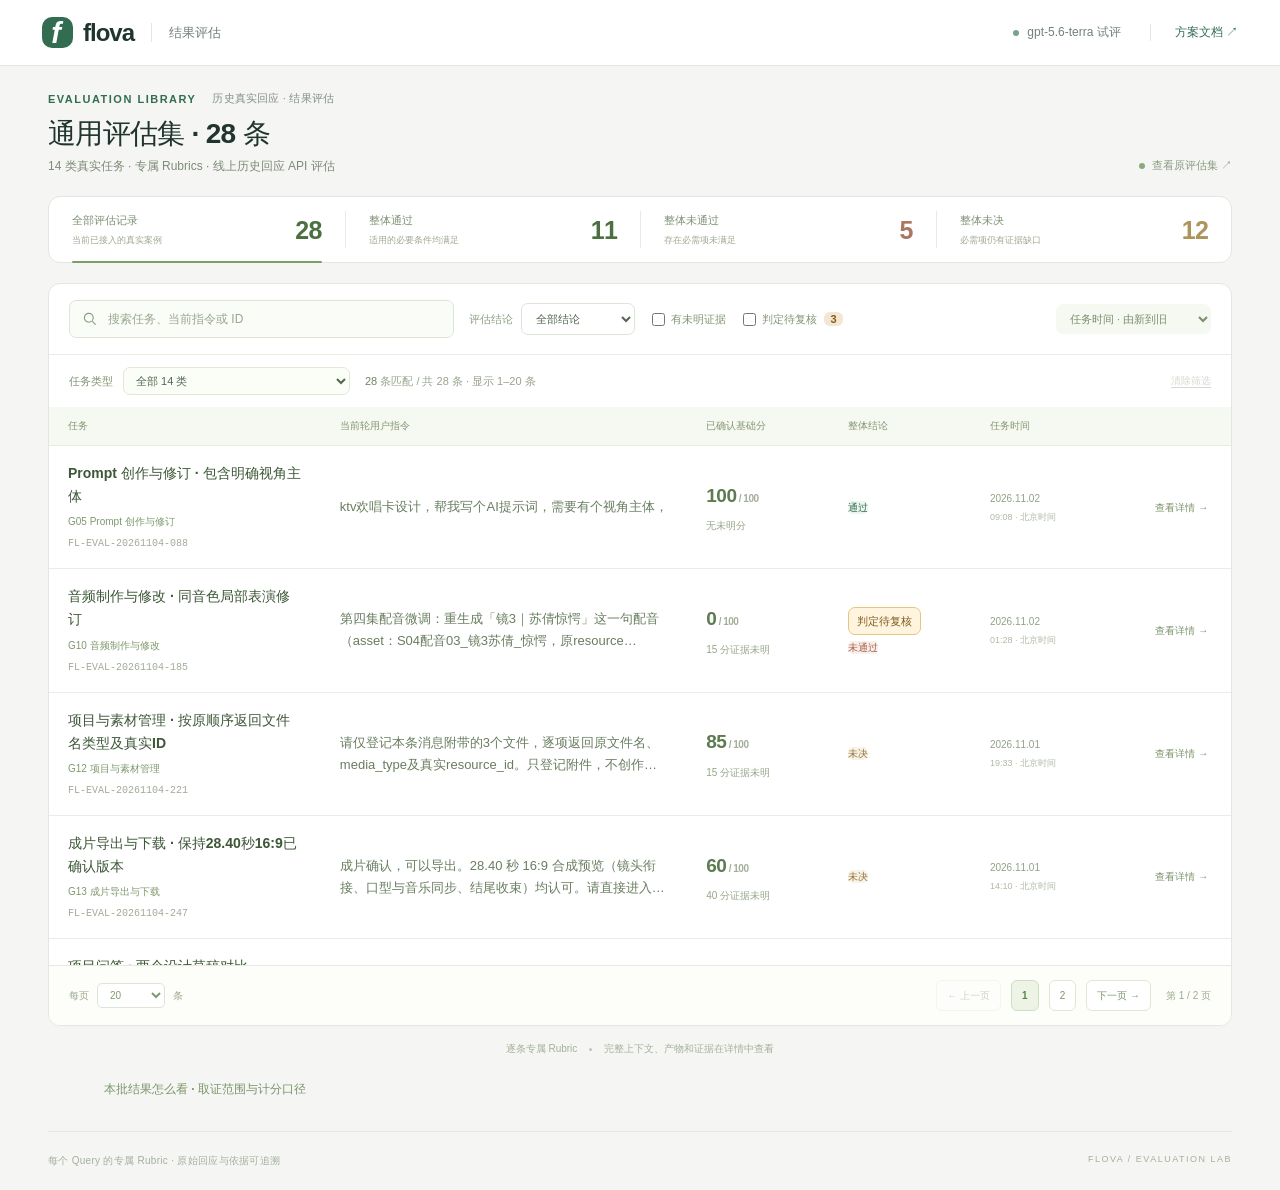
==== docs/index.html @ 5cca7f65 "Publish 28-case Flova evaluation results" ====
<!doctype html>
<html lang="zh-CN">
<head>
  <meta charset="UTF-8">
  <meta name="viewport" content="width=device-width, initial-scale=1.0">
  <meta name="description" content="搜索和筛选 Flova 评估记录，逐条查看上文轨迹、当前指令、模型产物、Rubric 判断与最终合分。">
  <meta name="theme-color" content="#f5f6f3">
  <title>Flova · 通用评估集 28 条</title>
  <link rel="stylesheet" href="./styles.css">
  <script defer src="./catalog-data.js"></script>
  <script defer src="./app.js"></script>
</head>
<body>
  <header class="topbar">
    <a class="brand" href="#view=list" aria-label="Flova 评估记录首页"><span class="brand-mark">f</span><strong>flova</strong><span class="brand-divider"></span><span class="brand-label">结果评估</span></a>
    <div class="topbar-meta"><span class="live-dot"></span><span>gpt-5.6-terra 试评</span><a href="https://flova-team.feishu.cn/wiki/CEMMwopc6iKkmWkYy9hcMqAYnGc" target="_blank" rel="noopener">方案文档 ↗</a></div>
  </header>
  <main class="workspace">
    <section id="catalog-view" aria-labelledby="catalog-title">
      <div class="page-kicker"><span>EVALUATION LIBRARY</span><span>历史真实回应 · 结果评估</span></div>
      <div class="catalog-heading"><div><h1 id="catalog-title">通用评估集 · 28 条</h1><p>14 类真实任务 · 专属 Rubrics · 线上历史回应 API 评估</p></div><a class="catalog-snapshot" href="https://flova-lab.rain-boat.com/datasets/904bf267-f0bb-4d9f-9b46-cf44550d29c9" target="_blank" rel="noopener"><i></i>查看原评估集 ↗</a></div>
      <div id="catalog-stats" class="catalog-stats" aria-label="全部评估记录概况"></div>
      <section class="catalog-card" aria-label="搜索和筛选评估记录">
        <div class="catalog-toolbar">
          <label class="catalog-search"><svg viewBox="0 0 20 20" aria-hidden="true"><circle cx="8.5" cy="8.5" r="5.5"/><path d="m13 13 4 4"/></svg><span class="sr-only">搜索任务、当前指令或 ID</span><input id="catalog-search" type="search" placeholder="搜索任务、当前指令或 ID" autocomplete="off"></label>
          <div class="catalog-filters">
            <label class="catalog-select"><span>评估结论</span><select id="catalog-outcome"><option value="all">全部结论</option value="pass">整体通过</option><option value="fail">整体未通过</option><option value="undetermined">整体未决</option></select></label>
            <label class="catalog-check"><input id="catalog-unknown" type="checkbox"><span>有未明证据</span></label>
            <label class="catalog-check review-filter"><input id="catalog-review" type="checkbox"><span>判定待复核 <b id="review-count">0</b></span></label>
          </div>
          <label class="catalog-sort"><span class="sr-only">排序方式</span><select id="catalog-sort"><option value="newest">任务时间 · 由新到旧</option><option value="oldest">任务时间 · 由旧到新</option><option value="score-asc">已确认分 · 由低到高</option><option value="score-desc">已确认分 · 由高到低</option></select></label>
        </div>
        <div class="catalog-resultbar"><div class="group-filter"><label for="catalog-group">任务类型</label><select id="catalog-group"><option value="all">全部 14 类</option></select><p id="catalog-count" aria-live="polite">正在读取记录…</p></div><button id="catalog-reset" class="catalog-clear" type="button">清除筛选</button></div>
        <div id="catalog-results" class="catalog-results"></div>
        <footer class="catalog-pagination-bar"><label class="catalog-size-label">每页<select id="catalog-size" aria-label="每页记录数"><option value="20">20</option><option value="50">50</option><option value="100">100</option></select>条</label><div id="catalog-pagination" class="catalog-pagination" aria-label="评估记录分页"></div></footer>
      </section>
      <p class="catalog-help"><span>逐条专属 Rubric</span><i></i><span>完整上下文、产物和证据在详情中查看</span></p>
      <details class="batch-scope"><summary>本批结果怎么看 · 取证范围与计分口径</summary><p>Rubrics 根据每条任务已记录的公开上文与当前指令独立生成、质检并冻结，未使用平台原 Rubrics。评估使用线上已有回应与本轮产物、执行记录，未重跑 Agent。评估模型为 gpt-5.6-terra，通过 Loom API 调用。</p><p>已确认分是证据支持的实际得分；未明分只构成可能上限。部分媒体无法直接取得，相关项目保留未明；日志中绑定资源的媒体分析报告属于间接证据。公开对话前缀不包含完整运行时系统与工具快照。</p><p>“判定待复核”表示独立复核发现模型理由或判据适用仍有争议，页面保留 API 原判与原分数。它与模型评出的通过、未通过、未决分别展示。</p></details>
    </section>
    <section id="detail-view" hidden aria-labelledby="page-title">
      <div class="detail-navigation"><button id="detail-back" type="button" class="detail-back">← 返回列表</button><div class="record-navigation" aria-label="切换当前筛选中的记录"><span id="detail-position"></span><button id="detail-prev" type="button" aria-label="上一条评估">← 上一条</button><button id="detail-next" type="button" aria-label="下一条评估">下一条 →</button></div></div>
      <div class="page-kicker"><span>TASK REVIEW</span><span>上下文 · 产物 · 逐条判定</span></div>
      <div class="page-heading"><div><h1 id="page-title">评估详情</h1><p id="page-subtitle">从上文到最终合分，查看这一轮的完整依据。</p></div></div>
      <div class="reading-layout"><div id="review-content" class="review-content" aria-live="polite"></div><aside id="result-rail" class="result-rail" aria-label="本轮结果与阅读导航"></aside></div>
    </section>
    <footer class="page-footer"><span>每个 Query 的专属 Rubric · 原始回应与依据可追溯</span><span>FLOVA / EVALUATION LAB</span></footer>
  </main>
  <aside id="drawer" class="drawer" role="dialog" aria-modal="true" aria-labelledby="drawer-title" aria-hidden="true" hidden inert>
    <header class="drawer-header"><div><div class="eyebrow">SOURCE &amp; ARTIFACT</div><h2 id="drawer-title">查看原文</h2></div><button id="drawer-close" class="icon-button" aria-label="关闭详情"><svg viewBox="0 0 24 24" aria-hidden="true"><path d="m6 6 12 12M18 6 6 18"/></svg></button></header>
    <div id="drawer-body" class="drawer-body"></div>
  </aside>
  <div id="toast" class="toast" role="status" aria-live="polite"></div>
  <noscript>请启用 JavaScript，以搜索评估记录和查看任务详情。</noscript>
</body>
</html>
---- docs/styles.css ----
:root{--bg:#f5f6f3;--paper:#fff;--ink:#20352f;--text:#35483f;--muted:#738078;--line:#e1e7e1;--green:#326d52;--green-soft:#edf5ef;--red:#a85e4c;--red-soft:#f9efeb;--amber:#957137;--amber-soft:#f8f3e8;--radius:14px;font-family:Inter,-apple-system,BlinkMacSystemFont,"Segoe UI","PingFang SC","Hiragino Sans GB","Microsoft YaHei",sans-serif;color:var(--text);background:var(--bg);font-size:14px;font-synthesis:none}
*{box-sizing:border-box}body{margin:0}button,a,input{font:inherit}button,a{touch-action:manipulation}button{cursor:pointer}a{color:var(--green);text-decoration:none}a:hover{text-decoration:underline}button:focus-visible,a:focus-visible,summary:focus-visible{outline:3px solid #a2c9ad;outline-offset:4px}button{color:inherit}button svg{width:20px;height:20px;fill:none;stroke:currentColor;stroke-width:1.6}h1,h2,h3,h4,p{margin:0}summary{cursor:pointer}summary::-webkit-details-marker{display:none}summary{list-style:none}details[open]>summary{margin-bottom:14px}::selection{background:#d9eadc}
.topbar{height:74px;display:flex;align-items:center;justify-content:space-between;padding:0 42px;background:#fff;border-bottom:1px solid var(--line)}.brand{display:flex;align-items:center;gap:10px;color:var(--ink);text-decoration:none!important}.brand-mark{width:31px;height:31px;border-radius:10px;background:var(--green);color:white;font-size:29px;font-weight:700;line-height:32px;text-align:center;font-style:italic;padding-right:3px}.brand strong{font-size:24px;letter-spacing:-1px}.brand-divider{height:19px;width:1px;background:var(--line);margin:0 7px}.brand-label{font-size:13px;font-weight:500;color:#718076}.topbar-meta{display:flex;align-items:center;gap:8px;font-size:12px;color:var(--muted)}.topbar-meta a{margin-left:21px;padding-left:24px;border-left:1px solid var(--line)}.live-dot{height:6px;width:6px;background:#78a38a;border-radius:50%}.workspace{max-width:1248px;margin:auto;padding:34px 32px 0}.page-kicker{display:flex;align-items:center;gap:16px;font-size:11px;letter-spacing:1.5px;color:var(--green);font-weight:650}.page-kicker>span+span{letter-spacing:.2px;color:#839087;font-weight:400}.page-heading{display:flex;justify-content:space-between;align-items:flex-end;margin:14px 0 26px}.page-heading h1{font-size:30px;letter-spacing:-.8px;line-height:1.4;font-weight:650;color:var(--ink)}.page-heading p{margin-top:8px;font-size:14px;color:var(--muted)}.snapshot{font-size:11px;color:#8b968e;display:grid;gap:5px;text-align:right}.snapshot b{font-size:12px;font-weight:500;letter-spacing:.8px;color:#66786c}.case-switcher{display:grid;grid-template-columns:repeat(3,minmax(0,1fr));gap:10px;margin-bottom:26px;padding:5px;background:#e9eee8;border-radius:13px}.case-button{position:relative;border:1px solid transparent;background:transparent;border-radius:9px;padding:14px 15px;text-align:left;display:flex;align-items:center;gap:12px;min-width:0}.case-button:hover{background:#f7f9f5}.case-button[aria-selected=true],.case-button.active{background:#fff;border-color:#c7d8c9;box-shadow:0 2px 7px #28402c05}.case-number,.case-index{display:flex;align-items:center;justify-content:center;width:28px;height:28px;flex:0 0 28px;background:#dfe8df;border-radius:8px;font-size:11px;letter-spacing:1px;color:#718672}.case-button[aria-selected=true] .case-number,.case-button[aria-selected=true] .case-index{background:var(--green-soft);color:var(--green)}.case-label,.case-name{display:block;font-size:14px;font-weight:600;color:var(--ink)}.case-meta,.case-caption{display:block;font-size:11px;color:var(--muted);margin-top:5px;font-weight:400}.case-button .status-pill{margin-left:auto}.reading-layout{display:grid;grid-template-columns:minmax(0,1fr) 245px;gap:25px;align-items:start}.review-content{display:grid;gap:19px;min-width:0}.section-card{background:var(--paper);border:1px solid var(--line);border-radius:var(--radius);padding:23px 25px;scroll-margin-top:22px}.section-heading{display:flex;align-items:center;gap:10px;margin-bottom:20px}.section-number{font-size:11px;font-weight:650;letter-spacing:.4px;color:#6d8b75;background:#f0f5ee;border:1px solid #e5ece1;border-radius:6px;padding:5px 6px;line-height:1}.section-title{font-size:18px;font-weight:650;line-height:1.4;color:var(--ink);letter-spacing:-.2px}.section-note{font-size:12px;color:var(--muted);margin-left:auto;font-weight:400}.eyebrow{font-size:10px;font-weight:600;letter-spacing:1.7px;color:#7e9283}.row{display:flex;align-items:center;gap:10px;flex-wrap:wrap}.stack{display:grid;gap:12px}.button{display:inline-flex;align-items:center;gap:7px;justify-content:center;border:1px solid #dce5dc;background:#fff;border-radius:7px;padding:8px 12px;font-size:12px;line-height:1.4;white-space:nowrap;color:var(--green)}.button:hover{background:#f4f8f2;text-decoration:none}.button.primary{background:var(--green);border-color:var(--green);color:#fff}.button.subtle{background:#f7f9f5;border-color:#e6ece3}.icon-button{display:flex;align-items:center;justify-content:center;border:1px solid var(--line);background:white;border-radius:8px;width:34px;height:34px}.status-pill{display:inline-flex;gap:5px;align-items:center;justify-content:center;white-space:nowrap;border-radius:5px;padding:4px 7px;font-size:11px;font-weight:550;line-height:1.3;background:#f0f2ef;color:#758079}.status-pill.pass,.status-pill.P{background:var(--green-soft);color:var(--green)}.status-pill.fail,.status-pill.F{background:var(--red-soft);color:var(--red)}.status-pill.unknown,.status-pill.U{background:var(--amber-soft);color:var(--amber)}.status-pill.na{background:#f1f2ef;color:#858c85}.history-preview{display:grid;gap:12px}.history-message{border:1px solid #e8ede6;background:#fafbf8;border-radius:9px;padding:14px 16px}.history-message.user{background:#f5f8f2;border-color:#e4ebdf}.message-meta{display:flex;align-items:center;gap:8px;flex-wrap:wrap;font-size:11px;color:#8b968a;margin-bottom:7px}.message-meta strong{font-size:11px;font-weight:600;color:#68806b}.message-copy{font-size:13px;line-height:1.85;color:#53634f;overflow-wrap:anywhere;white-space:pre-wrap}.message-copy button,.source-link{border:0;padding:0;background:none;color:var(--green);font-size:12px;text-decoration:underline;text-underline-offset:3px}.history-all{margin-top:15px}.history-all>summary,.response-more>summary,.technical-records>summary,.review-warning>summary{color:var(--green);font-size:12px;display:flex;align-items:center;gap:8px}.history-all>summary:before,.response-more>summary:before,.technical-records>summary:before,.review-warning>summary:before{content:'＋';font-size:15px;color:#96aa95}.history-all[open]>summary:before,.response-more[open]>summary:before,.technical-records[open]>summary:before,.review-warning[open]>summary:before{content:'−'}.history-all[open] .history-message{margin-top:12px}.current-query{font-size:18px;font-weight:500;line-height:1.8;color:#294a36;white-space:pre-wrap;overflow-wrap:anywhere;padding:1px 0 3px}.response-copy{font-size:14px;line-height:1.85;color:#445748;overflow-wrap:anywhere}.response-copy p+p{margin-top:11px}.response-note{font-size:12px;line-height:1.7;color:#7f8b7f;margin-top:12px}.response-more{margin-top:15px}.response-more[open]{padding:14px;background:#fafbf8;border-radius:8px}.artifact-card{display:flex;align-items:center;gap:14px;background:#f6f9f3;border:1px solid #e0e9d9;border-radius:10px;padding:15px 16px;margin-top:18px;text-align:left;width:100%}.artifact-card strong{display:block;font-size:13px;font-weight:600;color:#3c6043;line-height:1.5}.artifact-card p,.artifact-card small{display:block;font-size:11px;color:#7b8e7a;margin-top:4px}.artifact-icon{display:flex;align-items:center;justify-content:center;width:36px;height:40px;border:1px solid #d6e2d1;border-radius:6px;color:#6f926a;background:#fff;flex-shrink:0}.artifact-card .button{margin-left:auto}.no-artifact{display:flex;align-items:center;gap:8px;margin-top:16px;font-size:12px;color:#84907f;padding:11px 0 0;border-top:1px dashed #e5eadf}.trace-toggle{border-top:1px solid var(--line);margin-top:20px;padding-top:16px}.trace-toggle>summary{font-size:12px;font-weight:550;color:#526e58;display:flex;align-items:center;gap:8px}.trace-toggle>summary:before{content:'＋';display:inline-flex;align-items:center;justify-content:center;font-size:17px;font-weight:400;width:21px;height:21px;border:1px solid #dfe7d9;border-radius:5px;color:#789372}.trace-toggle[open]>summary:before{content:'−'}.trace-list{list-style:none;padding:0;margin:18px 0 2px}.trace-item{position:relative;display:grid;grid-template-columns:28px minmax(0,1fr);gap:10px;padding-bottom:18px}.trace-item:not(:last-child):before{position:absolute;content:'';left:11px;top:22px;bottom:0;width:1px;background:#e0e8dc}.trace-marker{width:23px;height:23px;display:flex;align-items:center;justify-content:center;background:#f3f7ef;border:1px solid #e0e9d9;border-radius:50%;font-size:10px;color:#79906f;z-index:1}.trace-body{font-size:12px;line-height:1.8;min-width:0;overflow-wrap:anywhere;color:#62715b}.trace-body strong{color:#3f5b40;font-size:12px}.trace-meta{font-size:11px;color:#899782;margin:2px 0 7px}.trace-body details{margin-top:7px}.trace-body summary{font-size:11px;color:#7a9071}.trace-body pre{max-height:240px;overflow:auto;white-space:pre-wrap;font-size:11px;background:#f7f9f4;padding:12px;border-radius:7px}.subsection-heading{font-size:13px;font-weight:600;color:#4d684d;margin:22px 0 12px}.rubric-table{border:1px solid #e0e7dc;border-radius:10px;overflow:hidden}.rubric-table-head,.rubric-table-header{display:grid;grid-template-columns:minmax(0,1.18fr) 94px minmax(0,1fr);gap:16px;background:#f7f9f4;padding:12px 15px;color:#879580;font-size:11px}.rubric-row+.rubric-row{border-top:1px solid #e5eadf}.rubric-main{display:grid;grid-template-columns:minmax(0,1.18fr) 94px minmax(0,1fr);gap:16px;padding:17px 15px;align-items:start}.rubric-main:hover{background:#fbfcf8}.rubric-row[open]>.rubric-main{margin:0;background:#f8faf5}.rubric-name{font-size:13px;font-weight:600;color:#3a553b;line-height:1.7;min-width:0}.rubric-name>span:first-child,.rubric-id{font-size:10px;letter-spacing:.4px;color:#8c9a85;font-weight:450;margin-right:5px}.rubric-standard{font-size:12px;line-height:1.85;font-weight:400;color:#68765f;margin-top:5px}.rubric-score{display:flex;flex-direction:column;align-items:flex-start;gap:7px;white-space:nowrap;font-size:14px;font-weight:650;color:#435c3d}.rubric-score small{font-size:10px;color:#909b89;font-weight:400}.rubric-score .score-value{font-size:15px}.rubric-reason{font-size:12px;font-weight:400;line-height:1.85;color:#65735d;overflow-wrap:anywhere}.rubric-reason:after{content:'展开依据 ↗';display:block;font-size:10px;color:#8a9b80;margin-top:7px}.rubric-details{border-top:1px dashed #e2eadb;background:#fafcf7;padding:17px 19px;font-size:12px;line-height:1.85;color:#62735a}.rubric-details h4{font-size:12px;color:#4a6846;font-weight:600;margin:16px 0 7px}.rubric-details h4:first-child{margin-top:0}.check-row{padding:10px 0;border-bottom:1px solid #e5ecdf}.check-row:last-child{border-bottom:0}.check-heading{display:flex;align-items:center;gap:8px;font-size:12px;font-weight:550;margin-bottom:6px}.anchor-grid{display:grid;grid-template-columns:repeat(2,minmax(0,1fr));gap:8px}.anchor-list{list-style:none;padding:0;display:grid;gap:6px}.anchor,.anchor-list li{background:#f1f5ec;border:1px solid #e4ebdc;border-radius:7px;padding:10px 12px;font-size:11px;line-height:1.8;color:#718265}.anchor strong{color:#5e7854}.evidence-quote{margin:8px 0;padding:9px 12px;border-left:2px solid #b9cdb1;background:#f3f7ee;font-size:12px;color:#667b5c;line-height:1.8;white-space:pre-wrap}.quality-list{display:grid;gap:10px}.quality-item{padding:13px 15px;border:1px solid #e2e8df;border-radius:8px;display:flex;gap:14px;align-items:start;font-size:12px;color:#687761;line-height:1.85}.quality-item strong{font-size:12px;color:#4b6544}.quality-grade{margin-left:auto;font-size:16px;white-space:nowrap;color:#637f59;font-weight:600}.quality-note{font-size:11px;color:#91a084;margin-bottom:12px}.total-card{background:linear-gradient(115deg,#f4f8ef,#fff 73%);border-color:#d5e2cd}.total-head{display:flex;align-items:center;justify-content:space-between;gap:15px}.total-score{display:flex;align-items:baseline;gap:7px;color:#2e5837;font-size:39px;font-weight:650;letter-spacing:-1.8px;line-height:1.2}.total-score small{font-size:14px;color:#84957a;letter-spacing:0;font-weight:400}.sum-row{display:flex;justify-content:space-between;gap:15px;align-items:center;margin-top:19px}.sum-formula{font-size:13px;line-height:1.9;color:#607b54}.score-track{display:flex;width:100%;height:8px;border-radius:5px;overflow:hidden;background:#e8eee2;margin-top:19px}.score-part.met{background:#82a278}.score-part.unknown{background:#d7c38c;background-image:repeating-linear-gradient(125deg,transparent,transparent 4px,#e3d4ad 4px,#e3d4ad 7px)}.score-part.failed{background:#cd9b88}.score-legend{display:flex;flex-wrap:wrap;gap:14px;margin-top:11px;font-size:11px;color:#8d9a82}.score-legend span{display:flex;align-items:center;gap:5px}.score-legend i{width:6px;height:6px;border-radius:2px;background:#82a278}.score-legend .unknown i{background:#d7c38c}.score-legend .failed i{background:#cd9b88}.total-note{font-size:12px;line-height:1.85;color:#7b8b6f;margin-top:14px;padding-top:13px;border-top:1px solid #e1e9da}.review-warning{border:1px solid #eadfc4;border-radius:9px;padding:13px 15px;margin-top:16px;background:#fcfaf5}.review-warning>summary{color:#a48a51}.review-warning p,.review-warning li{font-size:12px;line-height:1.85;color:#928361;margin:10px 0}.technical-records{padding:0 5px}.technical-records>summary{font-size:11px;color:#91a085}.technical-records[open]{border:1px solid #e1e8db;border-radius:9px;background:#fafcf7;padding:15px}.technical-records dl{display:grid;grid-template-columns:120px minmax(0,1fr);font-size:11px;gap:9px;color:#849577}.technical-records dt{color:#637e55}.technical-records dd{margin:0;overflow-wrap:anywhere}.technical-records pre,.raw-json{white-space:pre-wrap;font-size:11px;line-height:1.65;color:#607653;background:#f2f7ed;border:1px solid #e3ecda;border-radius:7px;padding:14px;max-height:65vh;overflow:auto;tab-size:2;overflow-wrap:anywhere}.result-rail{position:sticky;top:22px;display:grid;gap:15px}.rail-card{background:white;border:1px solid var(--line);border-radius:12px;padding:21px 19px}.rail-card .eyebrow{font-size:10px;letter-spacing:1px}.rail-outcome{margin-top:14px;font-size:20px;font-weight:650;color:var(--green)}.rail-outcome.fail{color:var(--red)}.rail-outcome.unknown{color:var(--amber)}.rail-score{font-size:37px;line-height:1.3;font-weight:650;color:#365b3d;letter-spacing:-1.5px;margin:12px 0 7px}.rail-score small{font-size:13px;font-weight:400;letter-spacing:0;color:#99a68f}.rail-card p{font-size:12px;line-height:1.85;color:#849477}.rail-card .status-pill{margin-top:10px}.rail-nav{padding-top:7px;display:grid;gap:3px}.rail-nav a{padding:9px 6px;font-size:12px;color:#7a8e70;display:flex;align-items:center;gap:12px}.rail-nav a span{font-size:10px;letter-spacing:.5px;color:#a0af96}.rail-nav a:hover{background:#f0f6e9;border-radius:6px;text-decoration:none;color:#537d40}.rail-source{font-size:11px!important;color:#9aaa8e!important;line-height:1.9;margin:0 6px}.page-footer{margin:30px 0 0;padding:22px 0;border-top:1px solid var(--line);display:flex;justify-content:space-between;gap:12px;font-size:10px;color:#a4af9c;letter-spacing:.3px}.page-footer span:last-child{letter-spacing:1.5px;font-size:9px}.drawer[hidden]{display:none}.drawer{position:fixed;z-index:101;right:0;top:0;width:min(900px,90vw);height:100dvh;background:#fff;border-left:1px solid var(--line);box-shadow:-15px 0 60px #1d3b2620;display:flex;flex-direction:column}.drawer-header{padding:24px 28px;display:flex;justify-content:space-between;align-items:center;border-bottom:1px solid var(--line);flex-shrink:0;gap:20px}.drawer-header h2{font-size:20px;color:#354d39;margin-top:8px;line-height:1.5;overflow-wrap:anywhere}.drawer-body{overflow:auto;padding:25px 28px 50px;min-height:0}.drawer-backdrop{position:fixed;inset:0;background:#182d2040;backdrop-filter:blur(2px);z-index:100}.drawer-content{font-size:13px;line-height:1.9;overflow-wrap:anywhere}.drawer-content .message-meta{margin-bottom:16px}.preserve-lines{white-space:pre-wrap;overflow-wrap:anywhere}.markdown-content{font-size:14px;color:#465b49;line-height:1.9;overflow-wrap:anywhere}.markdown-content p{margin:0 0 12px}.markdown-content h1,.markdown-content h2,.markdown-content h3,.markdown-content h4{margin:21px 0 12px;color:#35533a;line-height:1.6}.markdown-content h1{font-size:22px}.markdown-content h2{font-size:19px}.markdown-content h3{font-size:16px}.markdown-content h4{font-size:14px}.markdown-content strong{font-weight:600;color:#3b553d}.markdown-content ul,.markdown-content ol{padding-left:23px;margin:10px 0}.markdown-content li{padding:3px 0}.markdown-content code{font-size:12px;background:#eff5e9;border-radius:4px;padding:2px 4px;overflow-wrap:anywhere}.markdown-content pre{white-space:pre-wrap;background:#f5f8f0;border:1px solid #e3eadc;padding:14px;border-radius:8px;font-size:12px;overflow:auto}.markdown-content blockquote{border-left:2px solid #bdcdb4;padding:2px 14px;margin:14px 0;color:#7a8e6d}.markdown-table-wrap{width:100%;overflow:auto;border:1px solid #dee7d6;border-radius:8px;margin:15px 0}.markdown-content table{border-collapse:collapse;width:100%;font-size:12px;line-height:1.85}.markdown-content th{background:#f0f5e9;color:#69805a;position:sticky;top:0;font-weight:550}.markdown-content td,.markdown-content th{padding:12px;border:1px solid #e0e8d9;text-align:left;vertical-align:top;min-width:90px}.artifact-document .markdown-content table,.artifact-document table{min-width:1050px}.readable-fields{display:grid;grid-template-columns:130px minmax(0,1fr);gap:10px;font-size:12px;line-height:1.9}.readable-fields dt{color:#718967}.readable-fields dd{margin:0;overflow-wrap:anywhere}.source-locator{font-size:10px;color:#9aac8b;word-break:break-all;margin:9px 0}.toast{position:fixed;bottom:24px;left:50%;transform:translateX(-50%);z-index:120;background:#294631;color:white;font-size:12px;padding:11px 18px;border-radius:8px;box-shadow:0 3px 20px #12331b22;opacity:0;pointer-events:none;transition:opacity .2s}.toast.visible{opacity:1}.loading-state,.empty-state{padding:45px 20px;color:#8b9b7f;font-size:13px;text-align:center}.empty-state{padding:15px;text-align:left;background:#f8faf4;border-radius:8px}mark{background:#edf1cd;color:inherit}
/* Keep the reading surface neutral and readable; green is reserved for hierarchy. */
.message-copy,.response-copy,.markdown-content{color:#465449}.rubric-name{color:#344b3b}.rubric-standard,.rubric-reason{color:#626e62}.rubric-reason{font-size:12px}.section-note,.message-meta,.case-meta{color:#7d887f}.total-note,.rail-card p{color:#75816f}
@media(min-width:1450px){.workspace{max-width:1370px}.reading-layout{grid-template-columns:minmax(0,1fr) 255px;gap:28px}.section-card{padding:25px 28px}.rubric-table-head,.rubric-table-header,.rubric-main{grid-template-columns:minmax(0,1.18fr) 100px minmax(0,1fr);gap:20px}.rubric-standard,.rubric-reason{font-size:13px}.message-copy{font-size:14px}}
@media(max-width:1100px){.workspace{padding:28px 23px 0}.reading-layout{grid-template-columns:minmax(0,1fr) 215px;gap:18px}.section-card{padding:21px}.rubric-main,.rubric-table-head,.rubric-table-header{grid-template-columns:minmax(0,1.05fr) 82px minmax(0,1fr);gap:12px;padding-left:12px;padding-right:12px}.case-button{padding:12px 10px;gap:9px}.case-button .status-pill{font-size:10px}.rail-card{padding:18px 16px}.section-title{font-size:17px}.rail-score{font-size:32px}}
@media(max-width:850px){.topbar{padding:0 24px}.reading-layout{grid-template-columns:1fr}.result-rail{position:static;order:-1;display:block}.rail-card{padding:16px 20px;display:flex;align-items:center;gap:20px;flex-wrap:wrap}.rail-card .eyebrow{flex-basis:100%}.rail-outcome{margin:0;font-size:18px}.rail-score{margin:0;font-size:29px}.rail-card p{max-width:320px}.rail-nav,.rail-source{display:none}.page-heading h1{font-size:27px}.case-caption,.case-meta{font-size:10px}.case-button .status-pill{display:none}.review-content{gap:16px}.anchor-grid{grid-template-columns:1fr}.section-note{font-size:11px}}
@media(max-width:600px){.topbar{height:63px;padding:0 17px}.brand strong{font-size:21px}.brand-mark{height:28px;width:28px;font-size:26px;line-height:29px}.brand-label{font-size:12px}.topbar-meta>span{display:none}.topbar-meta a{margin:0;padding:0;border:0;font-size:11px}.workspace{padding:25px 14px 0}.page-kicker{gap:10px;font-size:9px;letter-spacing:1px}.page-kicker>span+span{font-size:9px}.page-heading{margin:12px 0 20px}.page-heading h1{font-size:23px;letter-spacing:-.5px}.page-heading p{font-size:12px;line-height:1.75}.snapshot{display:none}.case-switcher{gap:3px;padding:4px;margin-bottom:17px}.case-button{display:block;padding:10px 8px}.case-number,.case-index{display:none}.case-label,.case-name{font-size:12px}.case-caption,.case-meta{font-size:9px;line-height:1.7;margin-top:4px}.section-card{padding:20px 17px;border-radius:11px}.section-heading{gap:8px;flex-wrap:wrap;margin-bottom:17px}.section-title{font-size:16px}.section-note{margin-left:auto;max-width:55%;font-size:10px}.history-message{padding:12px 13px}.message-copy{font-size:12px;line-height:1.85}.current-query{font-size:16px;line-height:1.85}.response-copy,.markdown-content{font-size:13px}.artifact-card{padding:13px 11px;gap:10px}.artifact-card strong{font-size:12px}.artifact-card .button{padding:6px 8px;font-size:10px}.rubric-table-head,.rubric-table-header{display:none}.rubric-main{grid-template-columns:minmax(0,1fr) 78px;gap:10px;padding:15px 12px}.rubric-name{font-size:13px}.rubric-score{align-items:flex-end;font-size:13px}.rubric-reason{grid-column:1/-1;border-top:1px dashed #e6ebdf;padding-top:8px;font-size:12px}.rubric-standard{font-size:12px}.rubric-reason:after{display:inline-block;margin-left:8px;margin-top:0}.rubric-details{padding:14px 12px}.rail-card{gap:13px;padding:15px 17px}.rail-card p{font-size:11px;max-width:100%}.total-score{font-size:32px}.sum-row{display:block}.sum-formula{margin-bottom:9px;font-size:12px}.total-note{font-size:11px}.page-footer{font-size:9px;line-height:1.9}.page-footer span:last-child{display:none}.drawer{width:100vw}.drawer-header{padding:20px}.drawer-header h2{font-size:17px}.drawer-body{padding:20px 18px 40px}.readable-fields{grid-template-columns:90px minmax(0,1fr)}.technical-records dl{grid-template-columns:90px minmax(0,1fr)}.trace-body{font-size:11px}}
@media(prefers-reduced-motion:reduce){*{scroll-behavior:auto!important;transition:none!important}}
/* Bind the continuous review components to the shared visual language. */
.case-button[aria-current=true]{background:#fff;border-color:#bfd4c1;box-shadow:0 2px 7px #28402c05}.case-order{width:28px;height:28px;display:flex;align-items:center;justify-content:center;flex:0 0 28px;background:#dfe8df;border-radius:8px;font-size:10px;letter-spacing:.6px;color:#7a8c77}.case-button[aria-current=true] .case-order{background:var(--green-soft);color:var(--green)}.case-mini{display:block;font-size:11px;line-height:1.6;color:#7e8d7b;margin-top:5px}.section-heading>div{min-width:0}.section-heading .section-note{margin-top:5px;font-size:12px;line-height:1.8}.section-number{align-self:flex-start;margin-top:4px}.history-message.role-user{background:#f5f8f2;border-color:#e4ebdf}.history-message .message-meta .source-link{margin-left:auto;font-size:11px}.full-history,.all-public-text{margin-top:16px}.full-history>summary,.all-public-text>summary,.advanced>summary,.message-parts>summary,.source-original-details>summary,.anchor-details>summary{color:#6c8562;font-size:12px;line-height:1.7}.full-history>summary:before,.all-public-text>summary:before{content:'＋';margin-right:7px;color:#93a38a}.full-history[open]>summary:before,.all-public-text[open]>summary:before{content:'−'}.history-full{display:grid;gap:12px}.public-text-part{padding:15px 16px;margin:10px 0;border:1px solid #e4eade;border-radius:8px;background:#fafcf7}.execution-trace{border-top:1px solid var(--line);margin-top:19px;padding-top:15px}.execution-trace>summary.trace-toggle{display:flex;align-items:center;justify-content:space-between;gap:10px;border:0;padding:0;margin:0;font-size:12px;color:#5f7b53}.execution-trace>summary.trace-toggle>span{display:flex;align-items:center;gap:8px}.execution-trace>summary.trace-toggle>span:before{content:'＋';font-size:17px;width:21px;height:21px;border:1px solid #dfe7d9;border-radius:5px;display:flex;align-items:center;justify-content:center;color:#789372}.execution-trace[open]>summary.trace-toggle>span:before{content:'−'}.execution-trace>summary small{font-size:10px;color:#90a081;font-weight:400}.execution-trace[open]>summary{margin-bottom:15px}.trace-heading{display:flex;justify-content:space-between;align-items:center;gap:10px}.trace-heading .trace-meta{font-size:10px;margin:0}.trace-argument-summary{margin:5px 0}.trace-call h4{margin:10px 0 5px}.rubric-name h3{font-size:14px;line-height:1.7;font-weight:600;display:inline}.rubric-index{font-size:10px;color:#8c9a85;font-weight:400;margin-right:6px}.rubric-reason:after{display:none}.row-expand{display:block;font-size:10px;color:#8a9b80;margin-top:9px}.rubric-score>div{font-weight:400;font-size:11px;color:#8d9985}.rubric-score>div strong{font-weight:650;font-size:17px;color:#415b3c}.rubric-score>div small{display:block;margin-top:4px}.evidence-quote footer{display:flex;flex-wrap:wrap;align-items:center;gap:8px;margin-top:9px}.evidence-quote footer .source-link{font-size:10px;text-decoration:none}.evidence-locator{font-size:9px;overflow-wrap:anywhere;color:#9bab90}.evidence-note{font-size:11px;color:#819773;margin-top:5px}.anchor-details{margin-top:14px}.anchor-list{display:grid;gap:8px;margin:12px 0}.anchor-list>div{border:1px solid #e3eadb;border-radius:7px;padding:10px 12px;background:#f4f8ee;display:grid;grid-template-columns:80px minmax(0,1fr);gap:12px;align-items:start}.anchor-list dt{font-size:11px;font-weight:500}.anchor-list dd{margin:0;font-size:12px}.anchor-group h5{font-size:11px;margin:14px 0 6px}.quality-section{margin-top:24px}.subsection-heading{display:flex;align-items:baseline;gap:12px;margin:0 0 11px}.subsection-heading h3{font-size:13px;font-weight:600}.subsection-heading .section-note{margin:0;font-size:10px}.quality-item{display:block;padding:12px 14px}.quality-item>summary{display:flex;align-items:center;gap:16px;justify-content:space-between}.quality-item>summary strong{font-size:12px}.quality-item>summary small{display:block;font-size:10px;color:#8e9d83;line-height:1.8;font-weight:400}.quality-grade{display:flex;gap:4px;align-items:baseline}.quality-grade strong{font-size:17px!important}.quality-grade small{white-space:nowrap}.quality-details{font-size:12px;line-height:1.9;padding-top:8px;border-top:1px solid #e4ebdd}.total-card{padding:19px;border:1px solid #d8e4d0;border-radius:10px}.total-heading{display:flex;align-items:center;justify-content:space-between;gap:20px}.total-heading>div:first-child{max-width:68%}.total-heading p{font-size:12px;line-height:1.9;margin-top:10px;color:#708363}.total-score{flex:0 0 auto;display:block;font-size:12px;letter-spacing:0;text-align:right;white-space:nowrap}.total-score strong{font-size:37px;letter-spacing:-1.5px;font-weight:650}.total-score span{font-size:12px;color:#8a9a7e}.total-score small{font-size:10px;display:block;color:#95a48a;margin-top:5px}.sum-list{padding-top:11px;margin-top:17px;border-top:1px solid #e0e8d9}.sum-row{font-size:12px;margin-top:0;padding:7px 0;color:#7d8f70;display:flex;justify-content:space-between;gap:15px}.sum-row a{color:#708665}.sum-row>span{white-space:nowrap}.sum-total{margin-top:5px;padding-top:13px;border-top:1px solid #e0e8d9;color:#486c3c}.score-legend span i.unknown{background:#d7c38c}.score-legend span i.failed{background:#cd9b88}.score-range-note{padding:12px;margin-top:13px;border-radius:7px;background:#faf5e9;color:#9f864f;font-size:12px;line-height:1.9}.rail-eyebrow{font-size:10px!important;letter-spacing:1px;color:#93a486!important;margin-bottom:15px!important}.rail-score{margin:15px 0 0}.rail-score>strong{font-weight:650}.rail-score>span{font-size:12px;color:#99a68f;font-weight:400;letter-spacing:0}.rail-score-label{font-size:10px!important;margin-top:3px!important}.rail-unknown{margin-top:13px;font-size:11px!important;line-height:1.9!important;color:#a58d56!important}.rail-result-note{margin-top:12px;font-size:11px!important}.rail-nav{border-top:1px solid #e4eade;margin-top:20px;padding-top:16px;gap:5px}.rail-nav .button{margin-bottom:4px;padding:9px 12px;font-size:11px}.rail-nav .button.primary{background:#326d52;color:white}.rail-nav .button.subtle{background:#f6f9f2}.rail-nav>a:not(.button){padding:6px 3px;font-size:11px}.technical-records{margin-top:17px}.technical-records summary{line-height:1.8}.technical-overview{margin-top:15px}.readable-fields{display:block}.readable-fields>div{display:grid;grid-template-columns:125px minmax(0,1fr);gap:10px;padding:7px 0;border-bottom:1px solid #e7eddf}.readable-fields dt{font-size:11px;color:#829775}.readable-fields dd{font-size:12px;color:#667d58;margin:0}.technical-limitations{font-size:11px;line-height:1.9;padding-left:18px;margin:12px 0;color:#8b9c7b}.advanced{margin-top:12px}.source-original{white-space:pre-wrap;overflow-wrap:anywhere;font:13px/1.95 Inter,-apple-system,BlinkMacSystemFont,"PingFang SC",sans-serif;color:#52664b;margin:0}.source-original-details{margin-top:23px}.drawer-open{overflow:hidden}.drawer-open:before{content:'';position:fixed;inset:0;background:#182d2030;backdrop-filter:blur(1px);z-index:100}.drawer-body .markdown-content table{min-width:1050px}.drawer-body .artifact-document>.markdown-content>h3:first-child{margin-top:0}.muted{color:#8d9b81;font-size:12px}.missing-evidence{margin-top:10px;font-size:12px;color:#a18a51}
@media(max-width:850px){.rail-card .rail-eyebrow{flex-basis:100%;margin-bottom:0!important}.rail-card .rail-score{margin:0}.rail-card .rail-score-label{margin:0!important}.rail-card .rail-result-note{flex-basis:100%;margin-top:0}.rail-card .rail-unknown{margin:0}.section-heading .section-note{max-width:none}}
@media(max-width:600px){.case-order{display:none}.case-mini{font-size:9px;margin-top:3px;line-height:1.7}.section-heading .section-note{font-size:11px;line-height:1.8;margin-top:5px;max-width:none}.rubric-name h3{font-size:13px}.rubric-score>div strong{font-size:15px}.execution-trace>summary.trace-toggle{align-items:flex-start;flex-direction:column;gap:7px}.execution-trace>summary small{margin-left:29px}.quality-item>summary strong{font-size:11px}.subsection-heading{display:block}.subsection-heading .section-note{margin-top:5px}.total-card{padding:15px 13px}.total-heading{gap:13px}.total-heading>div:first-child{max-width:65%}.total-heading p{font-size:11px}.total-score strong{font-size:30px}.sum-row{font-size:11px}.readable-fields>div{grid-template-columns:90px minmax(0,1fr)}.anchor-list>div{grid-template-columns:70px minmax(0,1fr)}.rail-card .rail-eyebrow{margin-bottom:0!important}.rail-card .rail-result-note{margin-top:0}.trace-heading{display:block}.trace-heading .trace-meta{display:block;margin-top:3px}.source-original{font-size:12px}.rubric-score>div{font-size:10px}.current-query .message-meta{font-size:10px}}
.topbar{height:66px}.workspace{padding-top:25px}.page-heading{margin:10px 0 21px}.page-heading h1{font-size:28px}.case-switcher{margin-bottom:22px}.case-button{padding-top:11px;padding-bottom:11px}.history-preview .history-message{padding:11px 14px}.history-preview .message-copy{font-size:13px;line-height:1.7;white-space:normal}.history-preview .message-copy .preserve-lines{white-space:normal}.history-preview .message-meta{margin-bottom:5px}.rubric-row.status-fail{box-shadow:inset 3px 0 #ce9b87;background:#fffcf9}.rubric-row.status-fail .rubric-score>div strong{color:#a86650}.rubric-row.status-unknown{box-shadow:inset 3px 0 #d7c38c}.rubric-row.status-unknown .rubric-score>div strong{color:#a18b53}.section-heading{margin-bottom:17px}.history-preview .message-copy{display:-webkit-box;-webkit-line-clamp:2;-webkit-box-orient:vertical;overflow:hidden}.artifact-card>span:last-child{margin-left:auto;color:#7e9874;font-size:19px}
@media(max-width:600px){.topbar{height:60px}.workspace{padding-top:23px}.page-heading h1{font-size:23px}.history-preview .message-copy{font-size:12px}.case-button{padding:10px 7px}.section-heading{margin-bottom:16px}.case-switcher{margin-bottom:17px}}
.history-preview .message-copy{-webkit-line-clamp:1}.history-preview .history-message{padding-top:10px;padding-bottom:10px}
/* Compact previous-message rows keep the current instruction in the first screen. */
.history-preview .history-message{position:relative;display:grid;grid-template-columns:35px minmax(0,1fr);gap:10px;align-items:center;padding:12px 14px}.history-preview .message-meta{display:contents}.history-preview .message-meta strong{grid-column:1;grid-row:1;font-size:11px}.history-preview .message-meta time{display:none}.history-preview .message-meta .source-link{position:absolute;right:14px;top:13px;font-size:10px}.history-preview .message-copy{grid-column:2;grid-row:1;margin-right:37px;line-height:1.7}.current-query .message-meta{display:none}#instruction .section-heading{margin-bottom:11px}
@media(max-width:600px){.history-preview .history-message{grid-template-columns:29px minmax(0,1fr);gap:7px;padding:11px}.history-preview .message-copy{margin-right:29px}.history-preview .message-meta .source-link{right:11px;top:12px;font-size:9px}.history-preview .message-meta strong{font-size:10px}}
/* Catalog navigation: a paged record index, followed by one full task review. */
[hidden]{display:none!important}.sr-only{position:absolute;width:1px;height:1px;padding:0;margin:-1px;overflow:hidden;clip:rect(0,0,0,0);white-space:nowrap;border:0}input,select{font:inherit}select{cursor:pointer;color:#536750;background:#fff;border:1px solid #dce5d7;border-radius:7px;padding:9px 27px 9px 10px;font-size:12px;line-height:1.4;max-width:100%}select:focus-visible,input:focus-visible{outline:3px solid #bfd6ba;outline-offset:2px}button:disabled{cursor:default;opacity:.4}.catalog-heading{display:flex;justify-content:space-between;align-items:flex-end;margin:12px 0 24px;gap:20px}.catalog-heading h1{font-size:29px;line-height:1.4;font-weight:650;letter-spacing:-.7px;color:var(--ink)}.catalog-heading p{font-size:13px;line-height:1.7;margin-top:8px;color:#7e8b78}.catalog-snapshot{display:flex;align-items:center;gap:7px;white-space:nowrap;font-size:11px;color:#8a9b80;margin-bottom:3px}.catalog-snapshot i{width:6px;height:6px;border-radius:50%;background:#8baa7b}.catalog-stats{display:grid;grid-template-columns:repeat(4,minmax(0,1fr));background:white;border:1px solid var(--line);border-radius:12px;padding:17px 0;margin-bottom:23px}.catalog-stat{padding:1px 23px;position:relative}.catalog-stat+.catalog-stat{border-left:1px solid #e6ece1}.stat-label{display:block;font-size:11px;line-height:1.6;color:#7e9174;font-weight:400}.stat-value{display:block;margin-top:7px;font-size:28px;line-height:1.1;letter-spacing:-.8px;font-weight:600;color:#4c7040}.stat-footnote{display:block;font-size:10px;color:#9da992;margin-top:5px;line-height:1.6}.catalog-stat:nth-child(3) .stat-value{color:#ac7660}.catalog-stat:nth-child(4) .stat-value{color:#ac945b}.catalog-card{background:#fff;border:1px solid var(--line);border-radius:12px;overflow:hidden;box-shadow:0 3px 8px #31432402}.catalog-toolbar{display:flex;align-items:center;gap:15px;padding:18px 20px;border-bottom:1px solid #e8ede3}.catalog-search{display:flex;align-items:center;gap:10px;flex:1;max-width:385px;min-width:180px;border:1px solid #dce5d7;background:#fafcf7;border-radius:7px;padding:10px 12px;color:#879d7a}.catalog-search svg{width:16px;height:16px;flex-shrink:0;stroke:currentColor;stroke-width:1.4;fill:none}.catalog-search input{width:100%;min-width:0;border:0;padding:0;font-size:12px;background:transparent;color:#3f5d36;outline:0}.catalog-search:focus-within{outline:2px solid #bdd3b3;outline-offset:2px}.catalog-search input:focus-visible{outline:0}.catalog-search input::placeholder{color:#99a78e}.catalog-filters{display:flex;align-items:center;gap:17px}.catalog-select{display:flex;align-items:center;gap:8px}.catalog-select>span{font-size:11px;color:#91a084;white-space:nowrap}.catalog-select select{padding-top:8px;padding-bottom:8px;font-size:11px;max-width:125px}.catalog-check{display:flex;align-items:center;gap:6px;font-size:11px;color:#819573;white-space:nowrap;cursor:pointer}.catalog-check input{width:13px;height:13px;margin:0;accent-color:#517a40;cursor:pointer}.catalog-sort{margin-left:auto;flex:0 0 auto}.catalog-sort select{font-size:11px;padding-top:8px;padding-bottom:8px;border:0;background:#f6f9f1;color:#7a8e6d}.catalog-resultbar{display:flex;justify-content:space-between;align-items:center;gap:10px;padding:12px 20px}.catalog-resultbar p{font-size:11px;color:#97a48a;line-height:1.7}.catalog-resultbar p strong{color:#6c855d;font-weight:500}.catalog-clear{border:0;background:transparent;color:#97a48a;font-size:10px;padding:2px 0;text-decoration:underline;text-underline-offset:3px}.catalog-clear:hover{color:#547c41}.catalog-results{min-height:150px}.catalog-table-wrap{width:100%;overflow:auto;max-height:62vh}.catalog-table{width:100%;border-collapse:collapse;table-layout:fixed;text-align:left}.catalog-table th{font-size:10px;color:#95a58a;font-weight:450;background:#f6f9f1;padding:12px 19px;border-bottom:1px solid #e6edde;white-space:nowrap;position:sticky;top:0;z-index:1}.catalog-table th:nth-child(1){width:23%}.catalog-table th:nth-child(2){width:31%}.catalog-table th:nth-child(3){width:12%}.catalog-table th:nth-child(4){width:12%}.catalog-table th:nth-child(5){width:14%}.catalog-table th:nth-child(6){width:8%}.catalog-table td{padding:19px 19px;border-bottom:1px solid #e9eee4;vertical-align:middle;line-height:1.7}.catalog-table tbody tr:last-child td{border-bottom:0}.catalog-table tbody tr:hover{background:#fbfdf8}.catalog-task a{display:block;text-decoration:none;color:#3d5c36}.catalog-task a:hover strong{color:#3f7b38;text-decoration:underline;text-underline-offset:3px}.catalog-task strong{display:block;font-size:13px;font-weight:600;line-height:1.65;overflow-wrap:anywhere}.catalog-task small{display:block;font-size:10px;color:#a1ac98;font-weight:400;margin-top:6px;font-family:ui-monospace,SFMono-Regular,Menlo,monospace;line-height:1.6}.catalog-query{font-size:12px;color:#84927b;overflow-wrap:anywhere}.catalog-query>span,.catalog-query>p{display:-webkit-box;-webkit-line-clamp:2;-webkit-box-orient:vertical;overflow:hidden}.catalog-score{white-space:nowrap;font-size:10px;color:#a3af99}.catalog-score strong{font-size:18px;color:#5c7b4e;font-weight:600;letter-spacing:-.5px}.catalog-score small{display:block;font-size:10px;line-height:1.7;color:#ad9662;margin-top:5px;white-space:normal}.catalog-score span{font-size:10px;color:#a3af99}.catalog-status .status-pill{font-size:10px;padding:5px 7px}.catalog-date{font-size:10px;color:#a0ad96;line-height:1.8;white-space:nowrap;font-variant-numeric:tabular-nums}.catalog-date time{display:block}.catalog-open{font-size:10px;white-space:nowrap}.catalog-open a,.catalog-open button{font-size:10px;line-height:1.7;color:#7c946c;border:0;padding:0;background:transparent}.catalog-pagination-bar{display:flex;align-items:center;justify-content:space-between;padding:14px 20px;border-top:1px solid #e4ebdc;background:#fdfefa;gap:15px}.catalog-size-label{display:flex;align-items:center;gap:8px;font-size:10px;color:#9ba78f;white-space:nowrap}.catalog-size-label select{font-size:10px;padding:5px 21px 5px 8px;border-radius:5px;color:#839876}.catalog-pagination{display:flex;align-items:center;gap:10px;font-size:11px;color:#91a182}.pagination-button{border:1px solid #dfe8d5;background:#fff;border-radius:6px;color:#7c946d;font-size:10px;padding:7px 10px;line-height:1.5}.pagination-button:hover:not(:disabled){background:#f3f8eb;border-color:#cfdfc2}.pagination-button:disabled{opacity:.38}.catalog-pagination .pagination-info{font-size:11px;padding:0 5px}.empty-catalog{padding:55px 24px 65px;text-align:center}.empty-catalog h3{font-size:15px;font-weight:550;color:#6b865a;margin:0 0 9px}.empty-catalog p{font-size:12px;color:#99a98b;line-height:1.8}.empty-catalog button{margin-top:20px;border:1px solid #d9e5d0;background:white;color:#779664;font-size:11px;border-radius:6px;padding:8px 12px}.catalog-help{display:flex;align-items:center;justify-content:center;gap:12px;margin-top:17px;color:#a5b099;font-size:10px;line-height:1.8}.catalog-help i{width:3px;height:3px;border-radius:50%;background:#bdc9b1}.detail-navigation{display:flex;align-items:center;justify-content:space-between;gap:20px;margin-bottom:25px}.detail-back{background:none;border:0;padding:3px 0;color:#6d8b5c;font-size:12px}.detail-back:hover{text-decoration:underline;text-underline-offset:4px}.record-navigation{display:flex;align-items:center;gap:8px}.record-navigation>span{font-size:10px;color:#94a587;line-height:1.6;margin-right:9px}.record-navigation>button{border:1px solid #dce6d4;color:#7a956a;background:white;font-size:11px;padding:7px 11px;border-radius:6px}.record-navigation>button:hover:not(:disabled){background:#f2f7eb}.record-navigation>button:disabled{opacity:.38}.detail-view .page-heading{margin-bottom:23px}#detail-view .page-kicker{font-size:10px}#detail-view .page-heading h1{font-size:28px}#detail-view .page-heading p{font-size:12px}#detail-view .reading-layout{margin-top:23px}.detail-load-error{padding:35px;border:1px solid #e6eada;background:#fff;border-radius:12px;font-size:13px;line-height:1.9}.detail-load-error button{margin:16px 7px 0 0}.detail-loading{padding:70px 20px;text-align:center;background:#fff;border:1px solid var(--line);border-radius:12px;font-size:13px;color:#8da17c}.catalog-view .page-footer{margin-top:25px}
@media(min-width:1450px){.catalog-table td{padding-top:21px;padding-bottom:21px}.catalog-table th{font-size:11px}.catalog-task strong{font-size:14px}.catalog-query{font-size:13px}.catalog-stats{padding:20px 0}.catalog-stat{padding-left:28px}.catalog-toolbar{padding:20px 24px;gap:20px}.catalog-search{max-width:420px}}
@media(max-width:1100px){.catalog-search{max-width:310px}.catalog-toolbar{gap:12px;padding:15px 16px}.catalog-filters{gap:11px}.catalog-select>span{display:none}.catalog-sort select{max-width:157px;font-size:10px}.catalog-check{font-size:10px}.catalog-table th,.catalog-table td{padding-left:15px;padding-right:15px}.catalog-table th:nth-child(1){width:23%}.catalog-table th:nth-child(2){width:29%}.catalog-table th:nth-child(3){width:12%}.catalog-table th:nth-child(4){width:13%}.catalog-table th:nth-child(5){width:14%}.catalog-table th:nth-child(6){width:9%}.catalog-task strong{font-size:12px}.catalog-query{font-size:11px}.catalog-date{font-size:9px}.catalog-stat{padding-left:19px;padding-right:19px}}
@media(max-width:850px){.catalog-toolbar{flex-wrap:wrap;gap:12px}.catalog-search{max-width:none;flex-basis:100%}.catalog-sort{margin-left:auto}.catalog-filters{gap:16px}.catalog-table{min-width:850px}.catalog-table-wrap{max-height:65vh}.catalog-stats{padding:16px 0}.catalog-stat{padding:0 16px}.stat-value{font-size:25px}.stat-label{font-size:10px}.stat-footnote{font-size:9px}.catalog-heading h1{font-size:26px}.record-navigation>span{max-width:150px}.detail-navigation{margin-bottom:24px}.catalog-card{border-radius:10px}}
@media(max-width:600px){.catalog-heading{margin-bottom:20px}.catalog-heading h1{font-size:25px}.catalog-heading p{font-size:12px;line-height:1.8}.catalog-snapshot{display:none}.catalog-stats{grid-template-columns:repeat(2,minmax(0,1fr));padding:0;margin-bottom:18px}.catalog-stat{padding:15px 18px}.catalog-stat:nth-child(3),.catalog-stat:nth-child(4){border-top:1px solid #e6ece1}.catalog-stat:nth-child(3){border-left:0}.stat-label{font-size:11px}.stat-value{font-size:25px;margin-top:5px}.stat-footnote{font-size:9px}.catalog-toolbar{padding:15px 13px;gap:12px}.catalog-search{padding:10px 11px;min-width:0}.catalog-search input{font-size:12px}.catalog-select select{padding:7px 22px 7px 8px;font-size:10px}.catalog-sort select{max-width:135px;font-size:10px;padding-left:8px;padding-right:20px}.catalog-check{font-size:10px}.catalog-filters{gap:9px}.catalog-filters input{width:12px;height:12px}.catalog-resultbar{padding:11px 13px}.catalog-resultbar p{font-size:10px}.catalog-table td{padding-top:16px;padding-bottom:16px}.catalog-table-wrap{max-height:60vh}.catalog-pagination-bar{padding:13px;gap:7px}.catalog-pagination{gap:6px}.pagination-button{padding:6px 8px;font-size:9px}.catalog-pagination .pagination-info{font-size:10px;padding:0}.catalog-size-label{gap:5px;font-size:9px}.catalog-size-label select{font-size:9px;padding-right:17px}.catalog-help{font-size:9px;gap:7px;flex-wrap:wrap}.detail-navigation{gap:10px;align-items:flex-start;margin-bottom:22px}.detail-back{font-size:11px;white-space:nowrap}.record-navigation{gap:5px;flex-wrap:wrap;justify-content:flex-end}.record-navigation>span{flex-basis:100%;text-align:right;font-size:9px;margin:0 0 4px;max-width:none}.record-navigation>button{font-size:10px;padding:6px 8px}#detail-view .page-heading h1{font-size:23px}#detail-view .page-heading p{font-size:11px;line-height:1.8}#detail-view .page-kicker{font-size:9px;gap:9px}#detail-view .reading-layout{margin-top:18px}.detail-load-error{padding:24px}}
.catalog-stat{border:0;background:transparent;text-align:left;cursor:pointer;font-family:inherit}.catalog-stat:hover{background:#f9fcf4}.catalog-stat[aria-pressed=true]:after{content:'';position:absolute;bottom:-18px;left:23px;right:23px;height:2px;background:#7d9e68;border-radius:2px}.catalog-date small{display:block;font-size:9px;color:#afbaa6;margin-top:3px}.catalog-score small{color:#a4b197}.catalog-score small:not(:only-child){font-weight:400}.catalog-score:has(small:first-of-type) strong{font-weight:600}.catalog-pagination .pagination-summary{font-size:10px;color:#9dac90;margin-left:5px}.pagination-button.active{background:#edf4e5;border-color:#cedec1;color:#5c8444;font-weight:600}.pagination-ellipsis{font-size:10px;color:#a1b090;letter-spacing:1px}.detail-loading h2{font-size:15px;font-weight:550;color:#688854;margin:8px 0 9px}.detail-loading p{font-size:12px;color:#a1b091}.detail-load-error h2{font-size:17px;font-weight:550;color:#7a8d65;margin-bottom:12px}.catalog-stat.stat-unknown .stat-value{color:#ac945b}.catalog-score small{line-height:1.7}.empty-catalog>span{display:block;font-size:32px;color:#cad7be;margin-bottom:14px}
@media(max-width:600px){.catalog-stat[aria-pressed=true]:after{bottom:0;left:18px;right:18px}.catalog-pagination .pagination-summary{display:none}}
/* Keep navigation compact so the record table remains the visual focus. */
.catalog-heading{margin-top:10px;margin-bottom:20px}.catalog-heading h1{font-size:28px;line-height:1.25}.catalog-heading p{font-size:12px;line-height:1.6;margin-top:6px}.catalog-stats{padding:14px 0;margin-bottom:20px}.catalog-stat{display:grid;grid-template-columns:minmax(0,1fr) auto;gap:3px 12px;align-items:center}.stat-label{font-size:11px;grid-column:1;grid-row:1}.stat-value{font-size:25px;grid-column:2;grid-row:1/3;margin:0;line-height:1.2}.stat-footnote{grid-column:1;grid-row:2;font-size:9px;line-height:1.6;margin:0}.catalog-stat[aria-pressed=true]:after{bottom:-15px}.catalog-toolbar{padding-top:16px;padding-bottom:16px}.catalog-table td{padding-top:16px;padding-bottom:16px}.catalog-task strong{font-size:14px;color:#3d5738}.catalog-query{font-size:13px;color:#697d60}.catalog-score strong{font-size:19px}.catalog-date{color:#92a286}.catalog-table th{color:#839774}.catalog-score small{color:#95a687}.catalog-table-wrap{max-height:62vh}.catalog-help{margin-top:14px}
@media(max-width:1100px){.catalog-task strong{font-size:13px}.catalog-query{font-size:12px}.catalog-stat{gap:3px 10px}}
@media(max-width:850px){.catalog-stat{gap:3px 7px}.stat-footnote{font-size:8px}.stat-label{font-size:10px}.stat-value{font-size:23px}}
@media(max-width:600px){.catalog-stats{padding:0}.catalog-stat{padding:14px 16px}.catalog-stat[aria-pressed=true]:after{bottom:0;left:16px;right:16px}.stat-footnote{font-size:9px}.stat-label{font-size:10px}.stat-value{font-size:24px}.catalog-heading h1{font-size:25px}}
/* At a narrow app-panel width, every record keeps its score and outcome visible. */
@media(max-width:850px){.catalog-table{min-width:0;display:block;table-layout:auto}.catalog-table thead{display:none}.catalog-table tbody{display:block;width:100%}.catalog-table tbody tr{display:grid;grid-template-columns:minmax(0,1fr) auto auto;gap:10px 15px;padding:17px 18px;border-bottom:1px solid #e7ede1}.catalog-table tbody tr:last-child{border-bottom:0}.catalog-table td{display:block;padding:0;border:0;min-width:0}.catalog-table .catalog-task{grid-column:1/3;grid-row:1}.catalog-table .catalog-task strong{font-size:14px}.catalog-table .catalog-task small{font-size:9px;margin-top:4px}.catalog-table .catalog-score{grid-column:3;grid-row:1;text-align:right}.catalog-score:before{content:'已确认分';display:block;color:#a1af94;font-size:9px;margin-bottom:2px}.catalog-table .catalog-score strong{font-size:20px}.catalog-table .catalog-score small{font-size:9px;white-space:nowrap;margin-top:3px}.catalog-table .catalog-query{grid-column:1/-1;grid-row:2;font-size:12px;line-height:1.8;color:#7b8d70}.catalog-table .catalog-status{grid-column:1;grid-row:3}.catalog-table .catalog-date{grid-column:2;grid-row:3;align-self:center;font-size:10px;color:#a4b198}.catalog-table .catalog-date small{display:none}.catalog-table .catalog-open{grid-column:3;grid-row:3;align-self:center;text-align:right}.catalog-table .catalog-open a{font-size:10px}.catalog-table-wrap{max-height:65vh}.catalog-results{min-height:130px}}
@media(max-width:600px){.catalog-table tbody tr{padding:16px 14px;gap:9px 12px}.catalog-table .catalog-task strong{font-size:13px}.catalog-table .catalog-query{font-size:12px}.catalog-table .catalog-date{font-size:9px}.catalog-table .catalog-open a{font-size:9px}.catalog-table .catalog-score small{font-size:8px}.catalog-table .catalog-status .status-pill{font-size:9px;padding:4px 6px}}
.group-filter{display:flex;align-items:center;gap:10px;flex-wrap:wrap}.group-filter>label{font-size:11px;color:#819571}.group-filter>select{font-size:11px;padding:6px 22px 6px 8px;max-width:230px;border-color:#e0e8d8;background:#fbfdf7}.group-filter>#catalog-count{margin-left:5px}.catalog-task small.catalog-group-label{font-family:inherit;font-size:10px;line-height:1.7;color:#7e986d;margin:5px 0 0}.rubric-kind{font-size:9px;line-height:1.5;margin-left:7px;padding:2px 4px;border:1px solid #e1e8d8;border-radius:4px;color:#8e9f80;font-weight:400;white-space:nowrap}.batch-scope{font-size:11px;line-height:1.9;margin:0 0 17px;color:#93a584}.batch-scope summary{color:#7b956a}.batch-scope p{margin-top:8px;max-width:900px}.record-reference{display:block;font-size:10px;color:#9bad8b;margin-top:6px}
@media(max-width:600px){.group-filter{gap:7px}.group-filter>label{font-size:10px}.group-filter>select{font-size:10px;max-width:205px}.group-filter>#catalog-count{flex-basis:100%;margin:2px 0 0}.catalog-task small.catalog-group-label{font-size:9px}.rubric-kind{font-size:8px;padding:1px 3px}.batch-scope{font-size:10px}}
.review-filter b { display:inline-block; margin-left:4px; min-width:19px; padding:1px 5px; border-radius:6px; background:#f2e7d2; color:#855a18; font-size:11px; text-align:center; }
.catalog-clear { white-space:nowrap; flex-shrink:0; }
.context-materials { margin-top:20px; }
.context-materials h3 { font-size:13px; margin-bottom:6px; }
.context-material strong { overflow-wrap:anywhere; }
.current-query .message-meta { display:flex; white-space:normal; margin-bottom:10px; }
.current-query .message-meta .source-link { margin-left:auto; font-weight:400; }
.review-badge { display:inline-block; padding:4px 8px; margin:0 0 6px; border:1px solid #e5c681; border-radius:7px; background:#fff5df; color:#81591b; font-size:11px; font-weight:700; white-space:nowrap; }
.review-alert { border:1px solid #e5c681; border-radius:14px; padding:20px 24px; background:#fffaed; color:#6c4b19; }
.review-alert strong { font-size:15px; }
.review-alert p { font-size:13px; line-height:1.8; margin:10px 0; }
.review-alert a { font-size:12px; font-weight:700; color:inherit; }
.catalog-status .status-pill { display:table; }
.batch-scope { max-width:1080px; margin:20px auto; padding:0 4px; color:#70766d; font-size:12px; line-height:1.9; }
.batch-scope summary { cursor:pointer; font-weight:600; }
.batch-scope p { max-width:920px; }
.media-references { margin:22px 0 14px; }
.media-references h3 { font-size:14px; margin:0 0 6px; }
.media-references h3 span { color:#8a9287; font-weight:400; margin-left:6px; }
.media-reference-grid { display:grid; grid-template-columns:repeat(2,minmax(0,1fr)); gap:10px; }
.media-reference-grid .artifact-card { min-width:0; margin:0; }
.media-reference strong { overflow-wrap:anywhere; font-size:12px; }
.citation-proof { font-size:11px; color:#687967; }
.citation-proof small { display:block; overflow-wrap:anywhere; color:#8b9188; }
@media(max-width:800px) { .media-reference-grid { grid-template-columns:1fr; } .review-alert { padding:16px; } }
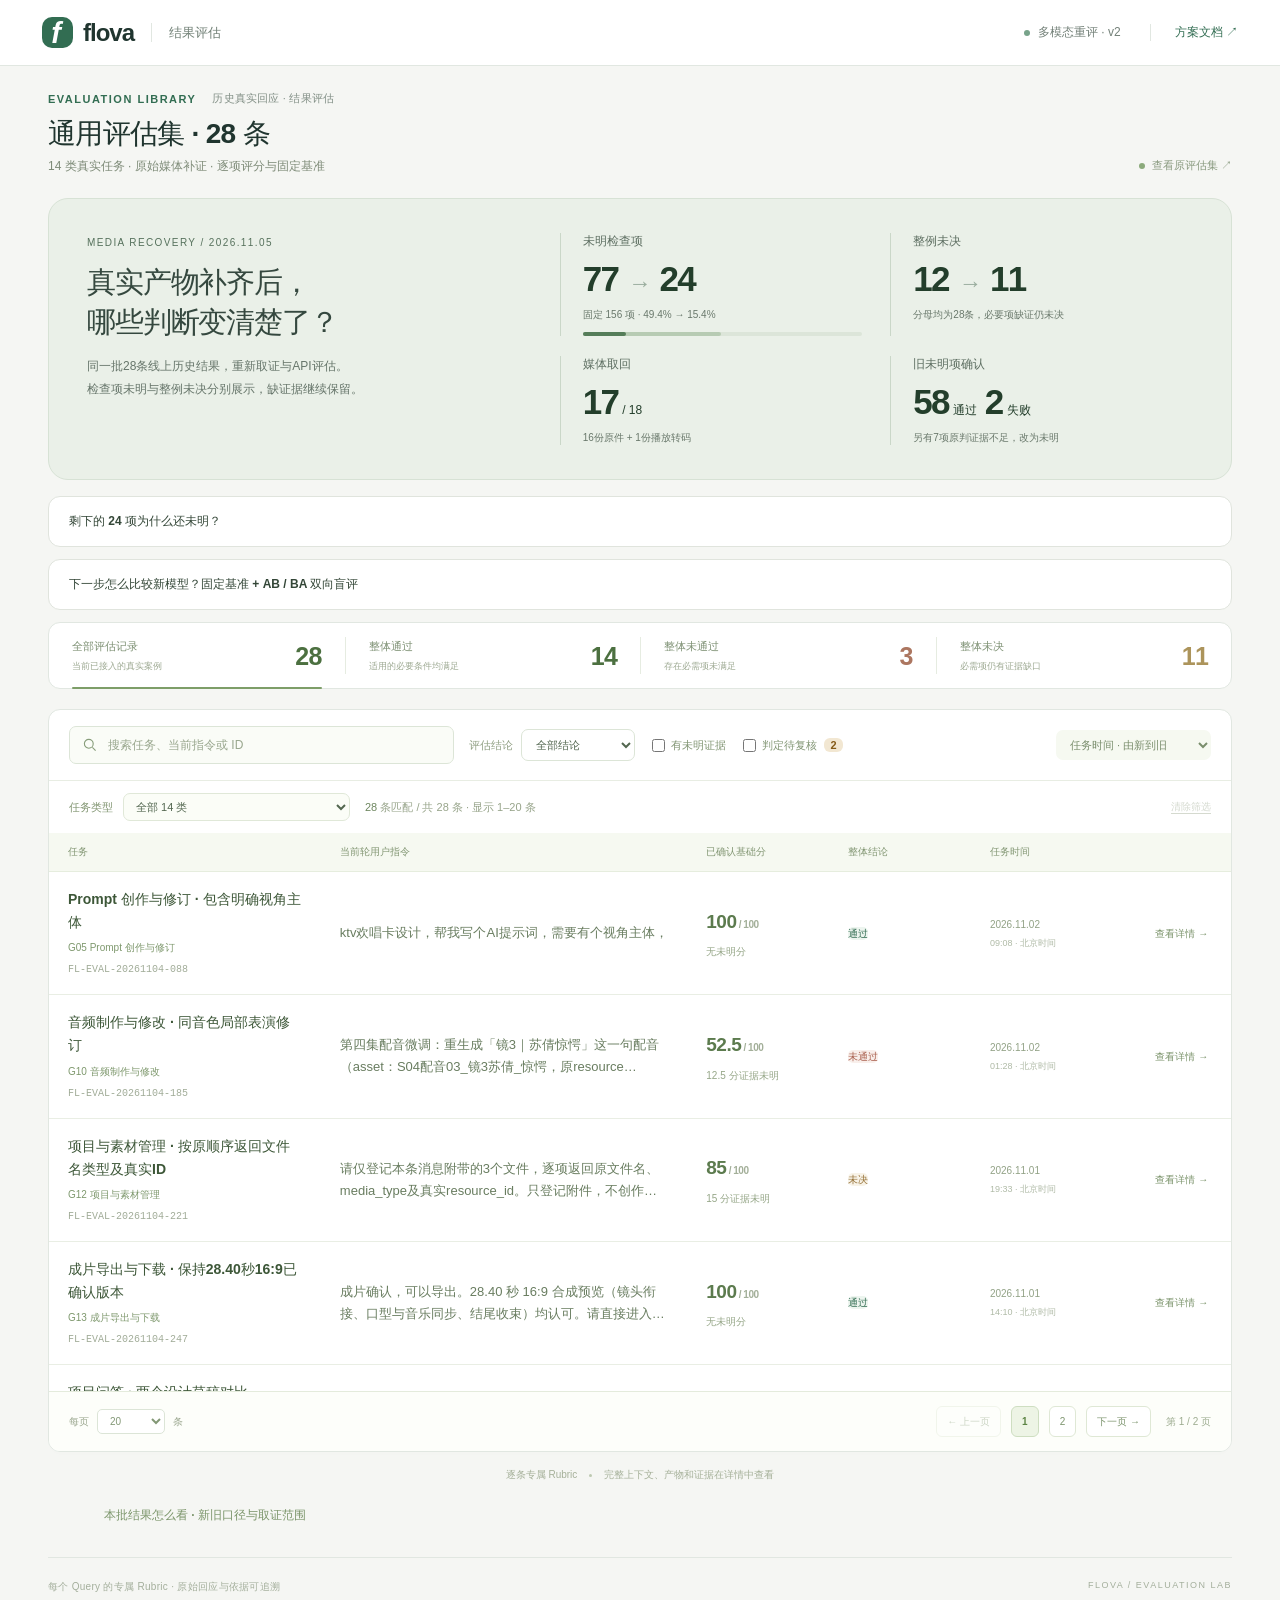
==== commit 4bd44ca5: "Publish multimodal reevaluation with recovered artifacts and AB BA protocol" ====
--- a/docs/index.html
+++ b/docs/index.html
@@ -6,19 +6,21 @@
   <meta name="description" content="搜索和筛选 Flova 评估记录，逐条查看上文轨迹、当前指令、模型产物、Rubric 判断与最终合分。">
   <meta name="theme-color" content="#f5f6f3">
   <title>Flova · 通用评估集 28 条</title>
-  <link rel="stylesheet" href="./styles.css">
-  <script defer src="./catalog-data.js"></script>
-  <script defer src="./app.js"></script>
+  <link rel="stylesheet" href="./styles.css?v=mm-v2-20261105">
+  <script defer src="./catalog-data.js?v=mm-v2-20261105"></script>
+  <script defer src="./app.js?v=mm-v2-20261105"></script>
+  <script defer src="./multimodal-overview.js?v=mm-v2-20261105"></script>
 </head>
 <body>
   <header class="topbar">
     <a class="brand" href="#view=list" aria-label="Flova 评估记录首页"><span class="brand-mark">f</span><strong>flova</strong><span class="brand-divider"></span><span class="brand-label">结果评估</span></a>
-    <div class="topbar-meta"><span class="live-dot"></span><span>gpt-5.6-terra 试评</span><a href="https://flova-team.feishu.cn/wiki/CEMMwopc6iKkmWkYy9hcMqAYnGc" target="_blank" rel="noopener">方案文档 ↗</a></div>
+    <div class="topbar-meta"><span class="live-dot"></span><span>多模态重评 · v2</span><a href="https://flova-team.feishu.cn/wiki/CEMMwopc6iKkmWkYy9hcMqAYnGc" target="_blank" rel="noopener">方案文档 ↗</a></div>
   </header>
   <main class="workspace">
     <section id="catalog-view" aria-labelledby="catalog-title">
       <div class="page-kicker"><span>EVALUATION LIBRARY</span><span>历史真实回应 · 结果评估</span></div>
-      <div class="catalog-heading"><div><h1 id="catalog-title">通用评估集 · 28 条</h1><p>14 类真实任务 · 专属 Rubrics · 线上历史回应 API 评估</p></div><a class="catalog-snapshot" href="https://flova-lab.rain-boat.com/datasets/904bf267-f0bb-4d9f-9b46-cf44550d29c9" target="_blank" rel="noopener"><i></i>查看原评估集 ↗</a></div>
+      <div class="catalog-heading"><div><h1 id="catalog-title">通用评估集 · 28 条</h1><p>14 类真实任务 · 原始媒体补证 · 逐项评分与固定基准</p></div><a class="catalog-snapshot" href="https://flova-lab.rain-boat.com/datasets/904bf267-f0bb-4d9f-9b46-cf44550d29c9" target="_blank" rel="noopener"><i></i>查看原评估集 ↗</a></div>
+      <div id="multimodal-overview"></div>
       <div id="catalog-stats" class="catalog-stats" aria-label="全部评估记录概况"></div>
       <section class="catalog-card" aria-label="搜索和筛选评估记录">
         <div class="catalog-toolbar">
@@ -35,7 +37,7 @@
         <footer class="catalog-pagination-bar"><label class="catalog-size-label">每页<select id="catalog-size" aria-label="每页记录数"><option value="20">20</option><option value="50">50</option><option value="100">100</option></select>条</label><div id="catalog-pagination" class="catalog-pagination" aria-label="评估记录分页"></div></footer>
       </section>
       <p class="catalog-help"><span>逐条专属 Rubric</span><i></i><span>完整上下文、产物和证据在详情中查看</span></p>
-      <details class="batch-scope"><summary>本批结果怎么看 · 取证范围与计分口径</summary><p>Rubrics 根据每条任务已记录的公开上文与当前指令独立生成、质检并冻结，未使用平台原 Rubrics。评估使用线上已有回应与本轮产物、执行记录，未重跑 Agent。评估模型为 gpt-5.6-terra，通过 Loom API 调用。</p><p>已确认分是证据支持的实际得分；未明分只构成可能上限。部分媒体无法直接取得，相关项目保留未明；日志中绑定资源的媒体分析报告属于间接证据。公开对话前缀不包含完整运行时系统与工具快照。</p><p>“判定待复核”表示独立复核发现模型理由或判据适用仍有争议，页面保留 API 原判与原分数。它与模型评出的通过、未通过、未决分别展示。</p></details>
+      <details class="batch-scope"><summary>本批结果怎么看 · 新旧口径与取证范围</summary><p>每个 Query 根据完整已记录公开上文与当前指令生成专属 Rubric。此次补齐真实媒体，重新调用 GPT-5.6-terra（文字与图片）及 Gemini 3.1 Pro（音视频）评估；未重跑 Agent。</p><p>v2将父项固定预算均分给适用检查项：满足得本项分，未满足得0，证据未明保留区间。必要项失败仍判未通过。旧版“全部检查通过才得父项分”完整保留；时长检查只按来源校准了185/C5一项。新旧变化同时涉及取证、模型和判据澄清，不能全部归因为多模态能力。</p><p>分数区间不取中点；整例未决与未知检查项分别统计。外部取消的2例仍保留在28条交付统计，单列退出内容比较。程序引用校验通过不等于人工金标。A/B对比尚无新候选，当前对比分和综合分不填值。</p></details>
     </section>
     <section id="detail-view" hidden aria-labelledby="page-title">
       <div class="detail-navigation"><button id="detail-back" type="button" class="detail-back">← 返回列表</button><div class="record-navigation" aria-label="切换当前筛选中的记录"><span id="detail-position"></span><button id="detail-prev" type="button" aria-label="上一条评估">← 上一条</button><button id="detail-next" type="button" aria-label="下一条评估">下一条 →</button></div></div>
--- a/docs/styles.css
+++ b/docs/styles.css
@@ -61,3 +61,7 @@
 .citation-proof { font-size:11px; color:#687967; }
 .citation-proof small { display:block; overflow-wrap:anywhere; color:#8b9188; }
 @media(max-width:800px) { .media-reference-grid { grid-template-columns:1fr; } .review-alert { padding:16px; } }
+
+/* Multimodal review v2 */
+.mm-overview{display:grid;grid-template-columns:1fr 1.45fr;gap:36px;background:#eaf0e8;border:1px solid #d7e2d5;border-radius:20px;padding:34px 38px;margin:22px 0 16px}.mm-heading>span{font-size:10px;letter-spacing:.14em;color:#56715c}.mm-heading h2{font-size:29px;line-height:1.38;letter-spacing:-.04em;margin:13px 0}.mm-heading p{font-size:12px;line-height:1.9;color:#66756a}.mm-metrics{display:grid;grid-template-columns:1fr 1fr;gap:20px 28px}.mm-metrics article{border-left:1px solid #cad7c8;padding-left:22px;display:flex;flex-direction:column;gap:8px}.mm-metrics article>span{font-size:12px;color:#5d6e61}.mm-metrics strong{font-size:35px;font-weight:580;letter-spacing:-.05em;color:#233e2b;line-height:1.2}.mm-metrics strong i{font-style:normal;color:#9aad9e;font-size:23px;padding:0 10px}.mm-metrics em{font-size:12px;font-style:normal;font-weight:400;letter-spacing:0;padding-left:4px}.mm-metrics small{font-size:10px;color:#69786b}.mm-track{height:4px;background:#dce5d9;position:relative;border-radius:8px;margin-top:2px}.mm-track span,.mm-track b{position:absolute;left:0;height:4px;border-radius:8px;background:#b7cbb3}.mm-track b{background:#557d59}.mm-explain{border:1px solid #e0e4dd;background:#fff;border-radius:12px;padding:16px 20px;margin:12px 0;font-size:12px}.mm-explain>summary{cursor:pointer;font-weight:600;color:#334637}.mm-causes{display:grid;grid-template-columns:repeat(3,1fr);gap:15px 25px;margin-top:25px}.mm-causes>div{display:grid;grid-template-columns:1fr auto;gap:8px;font-size:11px}.mm-causes i{grid-column:1/-1;height:3px;background:linear-gradient(to right,#9aad91 var(--cause-width),#eef1eb var(--cause-width));border-radius:4px}.mm-unknown-list{margin-top:25px;max-height:310px;overflow:auto;border-top:1px solid #e9ede5}.mm-unknown-list a{display:grid;grid-template-columns:70px 1fr 150px;gap:10px;padding:10px 3px;border-bottom:1px solid #eef0eb;text-decoration:none;color:#43533e;align-items:start}.mm-unknown-list a:hover{background:#f5f8f2}.mm-unknown-list small{color:#879080}.pairwise-steps{display:grid;grid-template-columns:repeat(4,1fr);gap:22px;margin:25px 0}.pairwise-steps article>b{display:block;font-size:22px;font-weight:400;color:#a5b39e;margin-bottom:10px}.pairwise-steps strong{font-size:13px}.pairwise-steps p{line-height:1.85;color:#75806e;font-size:11px}.protocol-downloads{display:flex;flex-wrap:wrap;gap:12px}.protocol-downloads a{color:#55784a}.v2-case{padding:22px 26px;border:1px solid #dbe4d5;border-radius:15px;background:#f5f8f1;margin-bottom:20px}.v2-case-top{display:flex;justify-content:space-between;font-size:10px;letter-spacing:.05em;color:#6d8065}.v2-comparison{display:flex;gap:22px;align-items:center;padding:20px 0}.v2-comparison small{display:block;font-size:10px;color:#7b8775;margin-bottom:8px}.v2-comparison strong{font-size:30px;font-weight:550;color:#36512c;letter-spacing:-.04em}.v2-comparison em{font-size:11px;font-style:normal;padding-left:5px;color:#8c9885}.v2-arrow{font-size:24px;color:#acb8a6}.v2-coverage{margin-left:auto}.v2-note{font-size:12px;color:#8d742e}.v2-case details{border-top:1px solid #e0e7da;padding-top:12px;font-size:11px}.v2-case summary{cursor:pointer;color:#627655}.v2-diff{margin-top:12px}.v2-diff>div{display:grid;grid-template-columns:25px 1fr 130px;gap:12px;padding:10px 0;border-bottom:1px solid #e6ebdf;font-size:11px}.pairwise-state{display:flex;gap:18px;flex-wrap:wrap;padding-top:18px;margin-top:14px;border-top:1px solid #e0e7da;font-size:11px;color:#6b7c60}.pairwise-state small{flex-basis:100%;font-size:10px;color:#89937f;line-height:1.8}.recovered-media{margin:24px 0}.recovered-media>h3{font-size:14px}.recovered-media h3 small{font-size:10px;font-weight:400;color:#8b9488;margin-left:8px}.recovered-grid{display:grid;grid-template-columns:repeat(auto-fit,minmax(min(100%,280px),1fr));gap:14px;margin-top:12px}.recovered-grid figure{min-width:0;margin:0;border:1px solid #e1e6dc;border-radius:12px;overflow:hidden;background:#fff}.recovered-grid figcaption{padding:12px 14px;display:flex;flex-direction:column;gap:5px}.recovered-grid figcaption strong{font-size:12px;overflow-wrap:anywhere}.recovered-grid figcaption span{font-size:10px;color:#85917b}.recovered-grid img,.recovered-grid video{display:block;width:100%;max-height:410px;object-fit:contain;background:#f0f1ed}.recovered-grid audio{width:calc(100% - 24px);margin:5px 12px 12px}.media-foot{display:flex;justify-content:space-between;padding:10px 14px;gap:12px;font-size:10px;color:#8c9586}.media-foot a{color:#637b56}.check-points{font-size:11px;color:#6b7d5e;white-space:nowrap}.check-heading{flex-wrap:wrap}
+@media(max-width:1000px){.mm-overview{grid-template-columns:1fr;padding:25px;gap:20px}.mm-heading h2 br{display:none}.mm-heading p br{display:none}.mm-metrics{gap:18px}.mm-causes{grid-template-columns:repeat(2,1fr)}.pairwise-steps{grid-template-columns:repeat(2,1fr)}}@media(max-width:600px){.mm-overview{padding:20px}.mm-heading h2{font-size:24px}.mm-metrics strong{font-size:29px}.mm-metrics article{padding-left:13px}.mm-causes{grid-template-columns:1fr}.mm-unknown-list a{grid-template-columns:65px 1fr}.mm-unknown-list small{grid-column:2}.v2-comparison{gap:12px}.v2-comparison strong{font-size:24px}.v2-coverage{display:none}.v2-diff>div{grid-template-columns:22px 1fr}.v2-diff>div>span:last-child{grid-column:2}.v2-case{padding:18px}.pairwise-steps{gap:16px}}
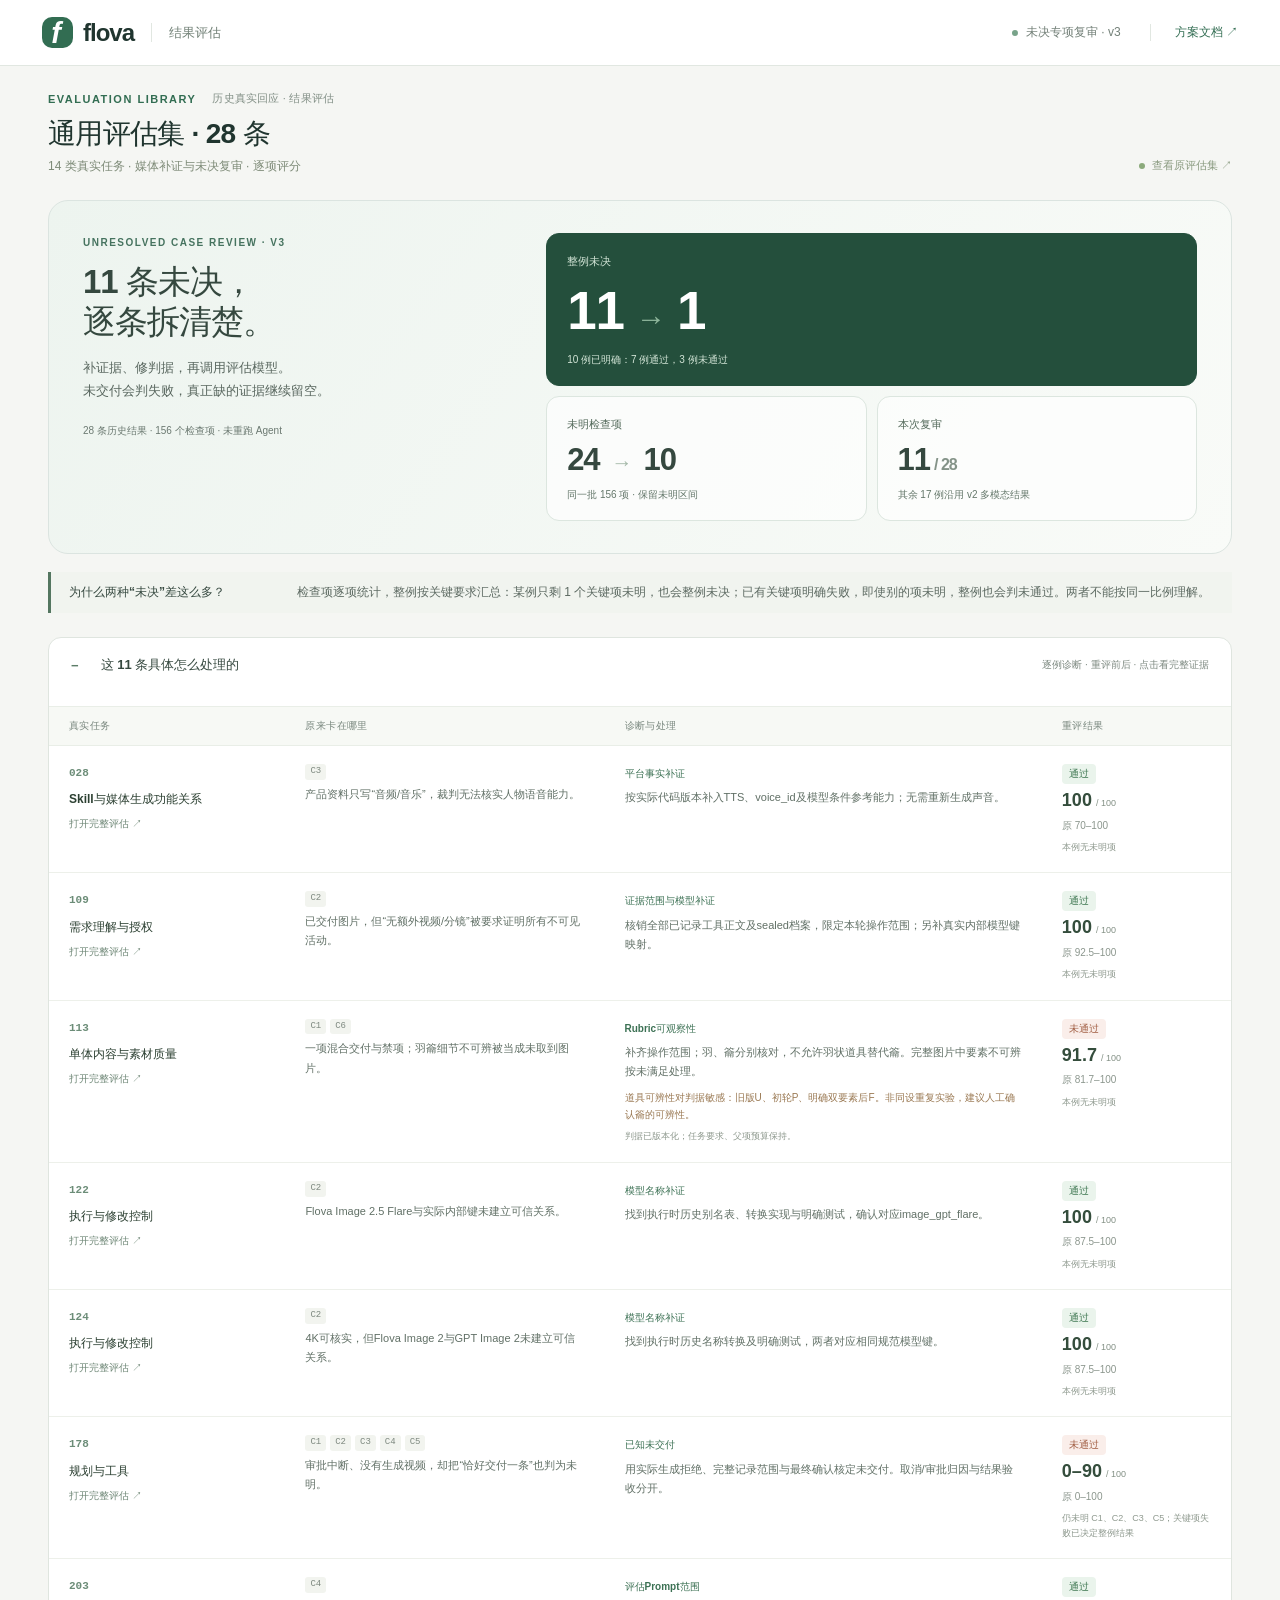
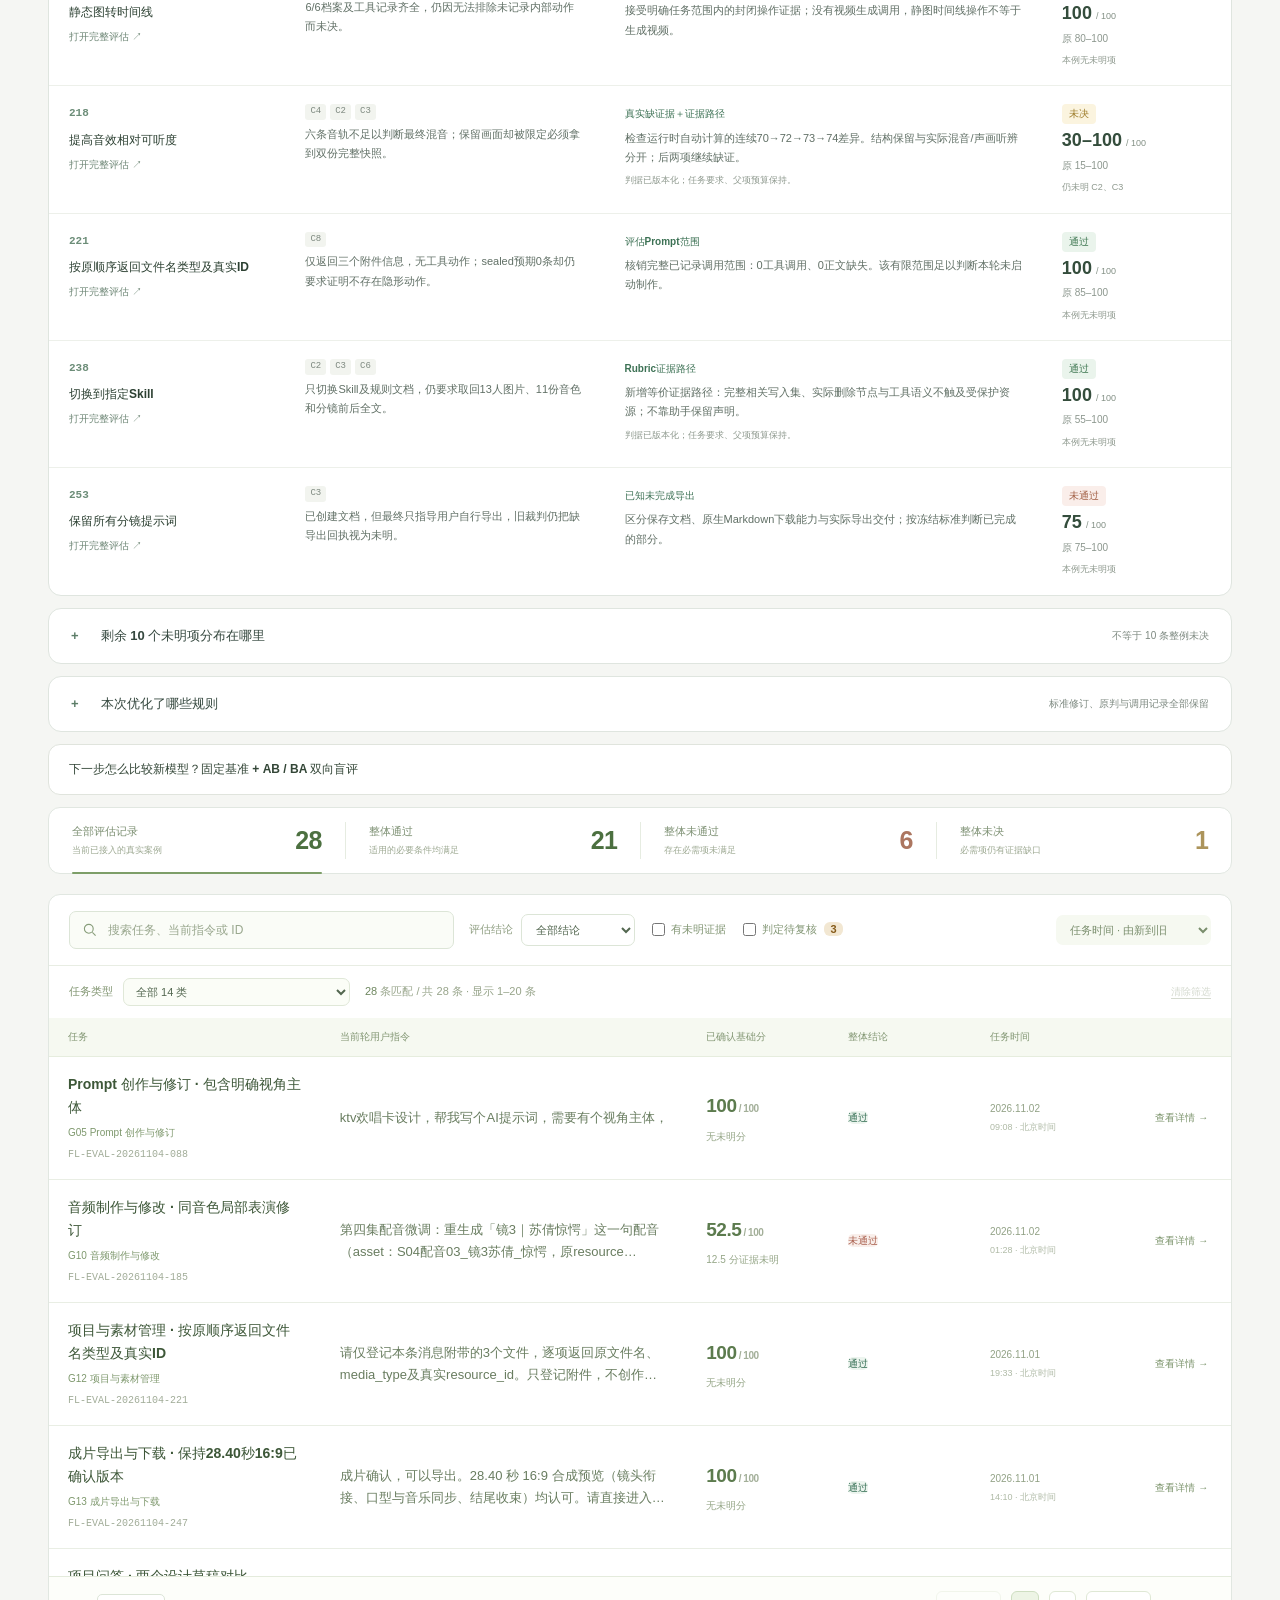
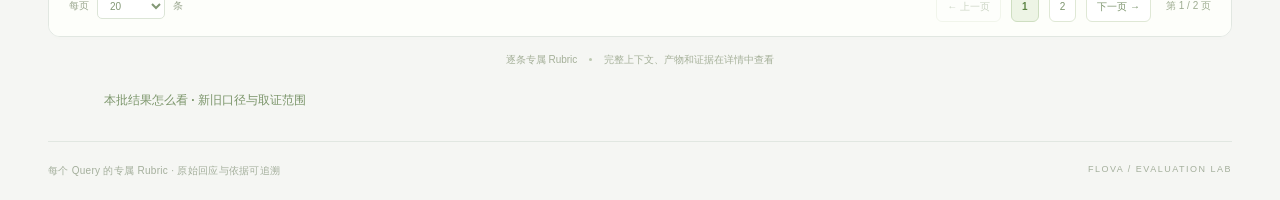
==== commit b5cacb04: "Audit eleven undetermined cases with source evidence and calibrated criteria" ====
--- a/docs/index.html
+++ b/docs/index.html
@@ -6,20 +6,20 @@
   <meta name="description" content="搜索和筛选 Flova 评估记录，逐条查看上文轨迹、当前指令、模型产物、Rubric 判断与最终合分。">
   <meta name="theme-color" content="#f5f6f3">
   <title>Flova · 通用评估集 28 条</title>
-  <link rel="stylesheet" href="./styles.css?v=mm-v2-20261105">
-  <script defer src="./catalog-data.js?v=mm-v2-20261105"></script>
-  <script defer src="./app.js?v=mm-v2-20261105"></script>
-  <script defer src="./multimodal-overview.js?v=mm-v2-20261105"></script>
+  <link rel="stylesheet" href="./styles.css?v=audit-v3-20261105">
+  <script defer src="./catalog-data.js?v=audit-v3-20261105"></script>
+  <script defer src="./app.js?v=audit-v3-20261105"></script>
+  <script defer src="./multimodal-overview.js?v=audit-v3-20261105"></script>
 </head>
 <body>
   <header class="topbar">
     <a class="brand" href="#view=list" aria-label="Flova 评估记录首页"><span class="brand-mark">f</span><strong>flova</strong><span class="brand-divider"></span><span class="brand-label">结果评估</span></a>
-    <div class="topbar-meta"><span class="live-dot"></span><span>多模态重评 · v2</span><a href="https://flova-team.feishu.cn/wiki/CEMMwopc6iKkmWkYy9hcMqAYnGc" target="_blank" rel="noopener">方案文档 ↗</a></div>
+    <div class="topbar-meta"><span class="live-dot"></span><span>未决专项复审 · v3</span><a href="https://flova-team.feishu.cn/wiki/CEMMwopc6iKkmWkYy9hcMqAYnGc" target="_blank" rel="noopener">方案文档 ↗</a></div>
   </header>
   <main class="workspace">
     <section id="catalog-view" aria-labelledby="catalog-title">
       <div class="page-kicker"><span>EVALUATION LIBRARY</span><span>历史真实回应 · 结果评估</span></div>
-      <div class="catalog-heading"><div><h1 id="catalog-title">通用评估集 · 28 条</h1><p>14 类真实任务 · 原始媒体补证 · 逐项评分与固定基准</p></div><a class="catalog-snapshot" href="https://flova-lab.rain-boat.com/datasets/904bf267-f0bb-4d9f-9b46-cf44550d29c9" target="_blank" rel="noopener"><i></i>查看原评估集 ↗</a></div>
+      <div class="catalog-heading"><div><h1 id="catalog-title">通用评估集 · 28 条</h1><p>14 类真实任务 · 媒体补证与未决复审 · 逐项评分</p></div><a class="catalog-snapshot" href="https://flova-lab.rain-boat.com/datasets/904bf267-f0bb-4d9f-9b46-cf44550d29c9" target="_blank" rel="noopener"><i></i>查看原评估集 ↗</a></div>
       <div id="multimodal-overview"></div>
       <div id="catalog-stats" class="catalog-stats" aria-label="全部评估记录概况"></div>
       <section class="catalog-card" aria-label="搜索和筛选评估记录">
@@ -37,7 +37,7 @@
         <footer class="catalog-pagination-bar"><label class="catalog-size-label">每页<select id="catalog-size" aria-label="每页记录数"><option value="20">20</option><option value="50">50</option><option value="100">100</option></select>条</label><div id="catalog-pagination" class="catalog-pagination" aria-label="评估记录分页"></div></footer>
       </section>
       <p class="catalog-help"><span>逐条专属 Rubric</span><i></i><span>完整上下文、产物和证据在详情中查看</span></p>
-      <details class="batch-scope"><summary>本批结果怎么看 · 新旧口径与取证范围</summary><p>每个 Query 根据完整已记录公开上文与当前指令生成专属 Rubric。此次补齐真实媒体，重新调用 GPT-5.6-terra（文字与图片）及 Gemini 3.1 Pro（音视频）评估；未重跑 Agent。</p><p>v2将父项固定预算均分给适用检查项：满足得本项分，未满足得0，证据未明保留区间。必要项失败仍判未通过。旧版“全部检查通过才得父项分”完整保留；时长检查只按来源校准了185/C5一项。新旧变化同时涉及取证、模型和判据澄清，不能全部归因为多模态能力。</p><p>分数区间不取中点；整例未决与未知检查项分别统计。外部取消的2例仍保留在28条交付统计，单列退出内容比较。程序引用校验通过不等于人工金标。A/B对比尚无新候选，当前对比分和综合分不填值。</p></details>
+      <details class="batch-scope"><summary>本批结果怎么看 · 新旧口径与取证范围</summary><p>每个 Query 根据完整已记录公开上文与当前指令生成专属 Rubric。v2补齐真实媒体，重新调用 GPT-5.6-terra（文字与图片）及 Gemini 3.1 Pro（音视频）评估；未重跑 Agent。</p><p>v2将父项固定预算均分给适用检查项：满足得本项分，未满足得0，证据未明保留区间。必要项失败仍判未通过。旧版“全部检查通过才得父项分”完整保留；时长检查只按来源校准了185/C5一项。新旧变化同时涉及取证、模型和判据澄清，不能全部归因为多模态能力。</p><p>分数区间不取中点；整例未决与未知检查项分别统计。中断且没有可评内容的2例仍保留在28条交付统计，单列退出内容比较。v3另对11条原未决用例补证及校准判据后重评，其余17条沿用v2。程序引用校验通过不等于人工金标。A/B对比尚无新候选，当前对比分和综合分不填值。</p></details>
     </section>
     <section id="detail-view" hidden aria-labelledby="page-title">
       <div class="detail-navigation"><button id="detail-back" type="button" class="detail-back">← 返回列表</button><div class="record-navigation" aria-label="切换当前筛选中的记录"><span id="detail-position"></span><button id="detail-prev" type="button" aria-label="上一条评估">← 上一条</button><button id="detail-next" type="button" aria-label="下一条评估">下一条 →</button></div></div>
--- a/docs/styles.css
+++ b/docs/styles.css
@@ -65,3 +65,7 @@
 /* Multimodal review v2 */
 .mm-overview{display:grid;grid-template-columns:1fr 1.45fr;gap:36px;background:#eaf0e8;border:1px solid #d7e2d5;border-radius:20px;padding:34px 38px;margin:22px 0 16px}.mm-heading>span{font-size:10px;letter-spacing:.14em;color:#56715c}.mm-heading h2{font-size:29px;line-height:1.38;letter-spacing:-.04em;margin:13px 0}.mm-heading p{font-size:12px;line-height:1.9;color:#66756a}.mm-metrics{display:grid;grid-template-columns:1fr 1fr;gap:20px 28px}.mm-metrics article{border-left:1px solid #cad7c8;padding-left:22px;display:flex;flex-direction:column;gap:8px}.mm-metrics article>span{font-size:12px;color:#5d6e61}.mm-metrics strong{font-size:35px;font-weight:580;letter-spacing:-.05em;color:#233e2b;line-height:1.2}.mm-metrics strong i{font-style:normal;color:#9aad9e;font-size:23px;padding:0 10px}.mm-metrics em{font-size:12px;font-style:normal;font-weight:400;letter-spacing:0;padding-left:4px}.mm-metrics small{font-size:10px;color:#69786b}.mm-track{height:4px;background:#dce5d9;position:relative;border-radius:8px;margin-top:2px}.mm-track span,.mm-track b{position:absolute;left:0;height:4px;border-radius:8px;background:#b7cbb3}.mm-track b{background:#557d59}.mm-explain{border:1px solid #e0e4dd;background:#fff;border-radius:12px;padding:16px 20px;margin:12px 0;font-size:12px}.mm-explain>summary{cursor:pointer;font-weight:600;color:#334637}.mm-causes{display:grid;grid-template-columns:repeat(3,1fr);gap:15px 25px;margin-top:25px}.mm-causes>div{display:grid;grid-template-columns:1fr auto;gap:8px;font-size:11px}.mm-causes i{grid-column:1/-1;height:3px;background:linear-gradient(to right,#9aad91 var(--cause-width),#eef1eb var(--cause-width));border-radius:4px}.mm-unknown-list{margin-top:25px;max-height:310px;overflow:auto;border-top:1px solid #e9ede5}.mm-unknown-list a{display:grid;grid-template-columns:70px 1fr 150px;gap:10px;padding:10px 3px;border-bottom:1px solid #eef0eb;text-decoration:none;color:#43533e;align-items:start}.mm-unknown-list a:hover{background:#f5f8f2}.mm-unknown-list small{color:#879080}.pairwise-steps{display:grid;grid-template-columns:repeat(4,1fr);gap:22px;margin:25px 0}.pairwise-steps article>b{display:block;font-size:22px;font-weight:400;color:#a5b39e;margin-bottom:10px}.pairwise-steps strong{font-size:13px}.pairwise-steps p{line-height:1.85;color:#75806e;font-size:11px}.protocol-downloads{display:flex;flex-wrap:wrap;gap:12px}.protocol-downloads a{color:#55784a}.v2-case{padding:22px 26px;border:1px solid #dbe4d5;border-radius:15px;background:#f5f8f1;margin-bottom:20px}.v2-case-top{display:flex;justify-content:space-between;font-size:10px;letter-spacing:.05em;color:#6d8065}.v2-comparison{display:flex;gap:22px;align-items:center;padding:20px 0}.v2-comparison small{display:block;font-size:10px;color:#7b8775;margin-bottom:8px}.v2-comparison strong{font-size:30px;font-weight:550;color:#36512c;letter-spacing:-.04em}.v2-comparison em{font-size:11px;font-style:normal;padding-left:5px;color:#8c9885}.v2-arrow{font-size:24px;color:#acb8a6}.v2-coverage{margin-left:auto}.v2-note{font-size:12px;color:#8d742e}.v2-case details{border-top:1px solid #e0e7da;padding-top:12px;font-size:11px}.v2-case summary{cursor:pointer;color:#627655}.v2-diff{margin-top:12px}.v2-diff>div{display:grid;grid-template-columns:25px 1fr 130px;gap:12px;padding:10px 0;border-bottom:1px solid #e6ebdf;font-size:11px}.pairwise-state{display:flex;gap:18px;flex-wrap:wrap;padding-top:18px;margin-top:14px;border-top:1px solid #e0e7da;font-size:11px;color:#6b7c60}.pairwise-state small{flex-basis:100%;font-size:10px;color:#89937f;line-height:1.8}.recovered-media{margin:24px 0}.recovered-media>h3{font-size:14px}.recovered-media h3 small{font-size:10px;font-weight:400;color:#8b9488;margin-left:8px}.recovered-grid{display:grid;grid-template-columns:repeat(auto-fit,minmax(min(100%,280px),1fr));gap:14px;margin-top:12px}.recovered-grid figure{min-width:0;margin:0;border:1px solid #e1e6dc;border-radius:12px;overflow:hidden;background:#fff}.recovered-grid figcaption{padding:12px 14px;display:flex;flex-direction:column;gap:5px}.recovered-grid figcaption strong{font-size:12px;overflow-wrap:anywhere}.recovered-grid figcaption span{font-size:10px;color:#85917b}.recovered-grid img,.recovered-grid video{display:block;width:100%;max-height:410px;object-fit:contain;background:#f0f1ed}.recovered-grid audio{width:calc(100% - 24px);margin:5px 12px 12px}.media-foot{display:flex;justify-content:space-between;padding:10px 14px;gap:12px;font-size:10px;color:#8c9586}.media-foot a{color:#637b56}.check-points{font-size:11px;color:#6b7d5e;white-space:nowrap}.check-heading{flex-wrap:wrap}
 @media(max-width:1000px){.mm-overview{grid-template-columns:1fr;padding:25px;gap:20px}.mm-heading h2 br{display:none}.mm-heading p br{display:none}.mm-metrics{gap:18px}.mm-causes{grid-template-columns:repeat(2,1fr)}.pairwise-steps{grid-template-columns:repeat(2,1fr)}}@media(max-width:600px){.mm-overview{padding:20px}.mm-heading h2{font-size:24px}.mm-metrics strong{font-size:29px}.mm-metrics article{padding-left:13px}.mm-causes{grid-template-columns:1fr}.mm-unknown-list a{grid-template-columns:65px 1fr}.mm-unknown-list small{grid-column:2}.v2-comparison{gap:12px}.v2-comparison strong{font-size:24px}.v2-coverage{display:none}.v2-diff>div{grid-template-columns:22px 1fr}.v2-diff>div>span:last-child{grid-column:2}.v2-case{padding:18px}.pairwise-steps{gap:16px}}
+
+.audit-hero{display:grid;grid-template-columns:1.05fr 1.6fr;gap:36px;border:1px solid #dbe4e0;background:linear-gradient(125deg,#edf4ef,#f9fbf8);border-radius:20px;padding:32px 34px;margin:24px 0 16px}.audit-kicker{font-size:10px;letter-spacing:1.5px;font-weight:750;color:#46735f}.audit-intro h2{font-size:33px;letter-spacing:-1px;line-height:1.22;margin:13px 0}.audit-intro p{font-size:13px;line-height:1.8;color:#59675f;margin:0}.audit-meta{font-size:10px;color:#6b7971;margin-top:22px}.audit-numbers{display:grid;grid-template-columns:1fr 1fr;gap:10px;align-content:center}.audit-numbers article{padding:18px 20px;background:#ffffffa8;border:1px solid #dce6df;border-radius:13px}.audit-numbers article>span{font-size:11px;color:#546a5b;font-weight:650}.audit-numbers strong{display:block;font-size:31px;line-height:1.35;letter-spacing:-1px;font-weight:650;margin:7px 0}.audit-numbers strong i{font-size:21px;font-style:normal;color:#a4b8a8;padding:0 12px}.audit-numbers strong em{font-style:normal;font-size:16px;color:#849388;margin-left:4px}.audit-numbers small{display:block;color:#65786b;font-size:10px}.audit-numbers .audit-big{grid-column:1/-1;background:#244f3c;color:#fff;border-color:#244f3c}.audit-big>span,.audit-big small{color:#d2e4d6!important}.audit-big strong{font-size:53px;margin:6px 0}.audit-big strong i{font-size:30px;color:#8fb69c}.audit-explanation{display:flex;gap:28px;align-items:flex-start;border-left:3px solid #547660;padding:10px 18px;background:#f1f4ef;margin:18px 0 24px}.audit-explanation strong{min-width:200px;font-size:12px;line-height:1.8}.audit-explanation p{font-size:12px;line-height:1.8;color:#5d6a62;margin:0}.audit-panel{border:1px solid #dfe5df;border-radius:13px;background:#fff;margin:12px 0;overflow:hidden}.audit-panel>summary{cursor:pointer;display:flex;justify-content:space-between;gap:16px;align-items:center;padding:18px 22px;font-size:13px;font-weight:700;list-style:none}.audit-panel>summary:before{content:'+';color:#5c7d68;margin-right:6px}.audit-panel[open]>summary:before{content:'−'}.audit-panel>summary span{flex:1}.audit-panel>summary small{font-weight:400;font-size:10px;color:#7d8980}.audit-table-wrap{overflow:auto}.audit-table{width:100%;border-collapse:collapse;text-align:left;table-layout:fixed}.audit-table th{background:#f7f9f5;font-size:10px;color:#7a887f;letter-spacing:.4px;font-weight:600;padding:12px 20px;border-top:1px solid #e9eee7;border-bottom:1px solid #e9eee7}.audit-table th:nth-child(1){width:20%}.audit-table th:nth-child(2){width:27%}.audit-table th:nth-child(3){width:37%}.audit-table th:nth-child(4){width:16%}.audit-table td{vertical-align:top;padding:18px 20px;border-bottom:1px solid #edf0ea;font-size:11px;line-height:1.75}.audit-table tr:last-child td{border-bottom:0}.audit-table td>a{display:flex;flex-direction:column;text-decoration:none;color:#2c4032;gap:7px}.audit-table td>a>code{font-size:11px;font-weight:650;color:#6c8d78}.audit-table td>a>strong{font-size:12px;line-height:1.5;font-weight:650}.audit-table td>a>span{font-size:10px;color:#6d8675}.audit-table p{margin:5px 0 0;color:#617066}.audit-check-ids{display:flex;flex-wrap:wrap;gap:4px}.audit-check-ids code{padding:0 5px;border-radius:3px;background:#f2f4ef;font-size:9px;color:#7d887f}.audit-category{font-size:10px;color:#3c7154;font-weight:600}.audit-result{display:inline-flex!important;width:fit-content;padding:2px 7px;border-radius:4px;line-height:1.6;font-size:10px;white-space:nowrap;background:#f0f3ed;color:#5b7161;font-weight:600}.audit-result.pass{background:#eaf4ec;color:#3e7751}.audit-result.fail{background:#faeeea;color:#a15e43}.audit-result.undetermined{background:#fbf4df;color:#9d7c2a}.audit-score{display:block;font-size:18px;font-weight:650;color:#344d3c;line-height:1.8;white-space:nowrap}.audit-score small{font-size:9px;font-weight:400;color:#839085;margin-left:4px}.audit-old-score{display:block;font-size:10px;color:#8c978e}.audit-table td>small{display:block;font-size:9px;color:#8e998e;line-height:1.6;margin-top:6px}.audit-table .audit-caveat{display:block;color:#9a7953;font-size:10px;line-height:1.7;margin-top:8px}.audit-version-note{display:block;color:#7d8b80;font-size:9px;line-height:1.6;margin-top:7px}.audit-remaining-list{padding:0 22px 14px}.audit-remaining-list>a{display:flex;align-items:flex-start;gap:18px;border-top:1px solid #edf1e9;padding:14px 0;text-decoration:none;color:#506354}.audit-remaining-list>a>code{flex-shrink:0;font-size:10px;color:#7b8d7d;width:85px}.audit-remaining-list>a>span{flex:1}.audit-remaining-list strong{font-size:12px;display:block}.audit-remaining-list small{font-size:11px;line-height:1.7;display:block;color:#899387;margin-top:5px}.audit-policy{padding:0 22px 16px;columns:2;column-gap:30px}.audit-policy p{font-size:12px;color:#6b796d;line-height:1.9;break-inside:avoid;margin-top:0}.audit-policy b{color:#425f48}.audit-policy .protocol-downloads{column-span:all;margin-top:14px}.audit-case-note{padding:14px 18px;margin:15px 0;background:#f2f6ef;border:1px solid #e0e9dc;border-radius:8px}.audit-case-note strong{font-size:12px;color:#46634c}.audit-case-note p{font-size:12px;color:#6c7d6e;line-height:1.8;margin:6px 0}.audit-case-note small{display:block;color:#8c9989;font-size:10px;line-height:1.7}
+@media(max-width:900px){.audit-hero{grid-template-columns:1fr;padding:24px;gap:25px}.audit-intro h2 br{display:none}.audit-numbers{grid-template-columns:1.2fr 1fr 1fr}.audit-numbers .audit-big{grid-column:auto}.audit-big strong{font-size:38px}.audit-numbers article{padding:14px}.audit-numbers strong{font-size:28px}.audit-explanation{display:block}.audit-explanation p{margin-top:7px}.audit-table{min-width:850px}.audit-policy{columns:1}.audit-panel>summary small{max-width:45%;text-align:right}}
+@media(max-width:550px){.audit-hero{padding:22px 18px}.audit-intro h2{font-size:28px}.audit-numbers{grid-template-columns:1fr 1fr}.audit-numbers .audit-big{grid-column:1/-1}.audit-big strong{font-size:44px}.audit-panel>summary{padding:16px}.audit-panel>summary small{display:none}.audit-remaining-list>a{flex-wrap:wrap;gap:8px}.audit-remaining-list>a>code{width:70px}.audit-remaining-list .audit-result{margin-left:78px}.audit-score{font-size:16px}}
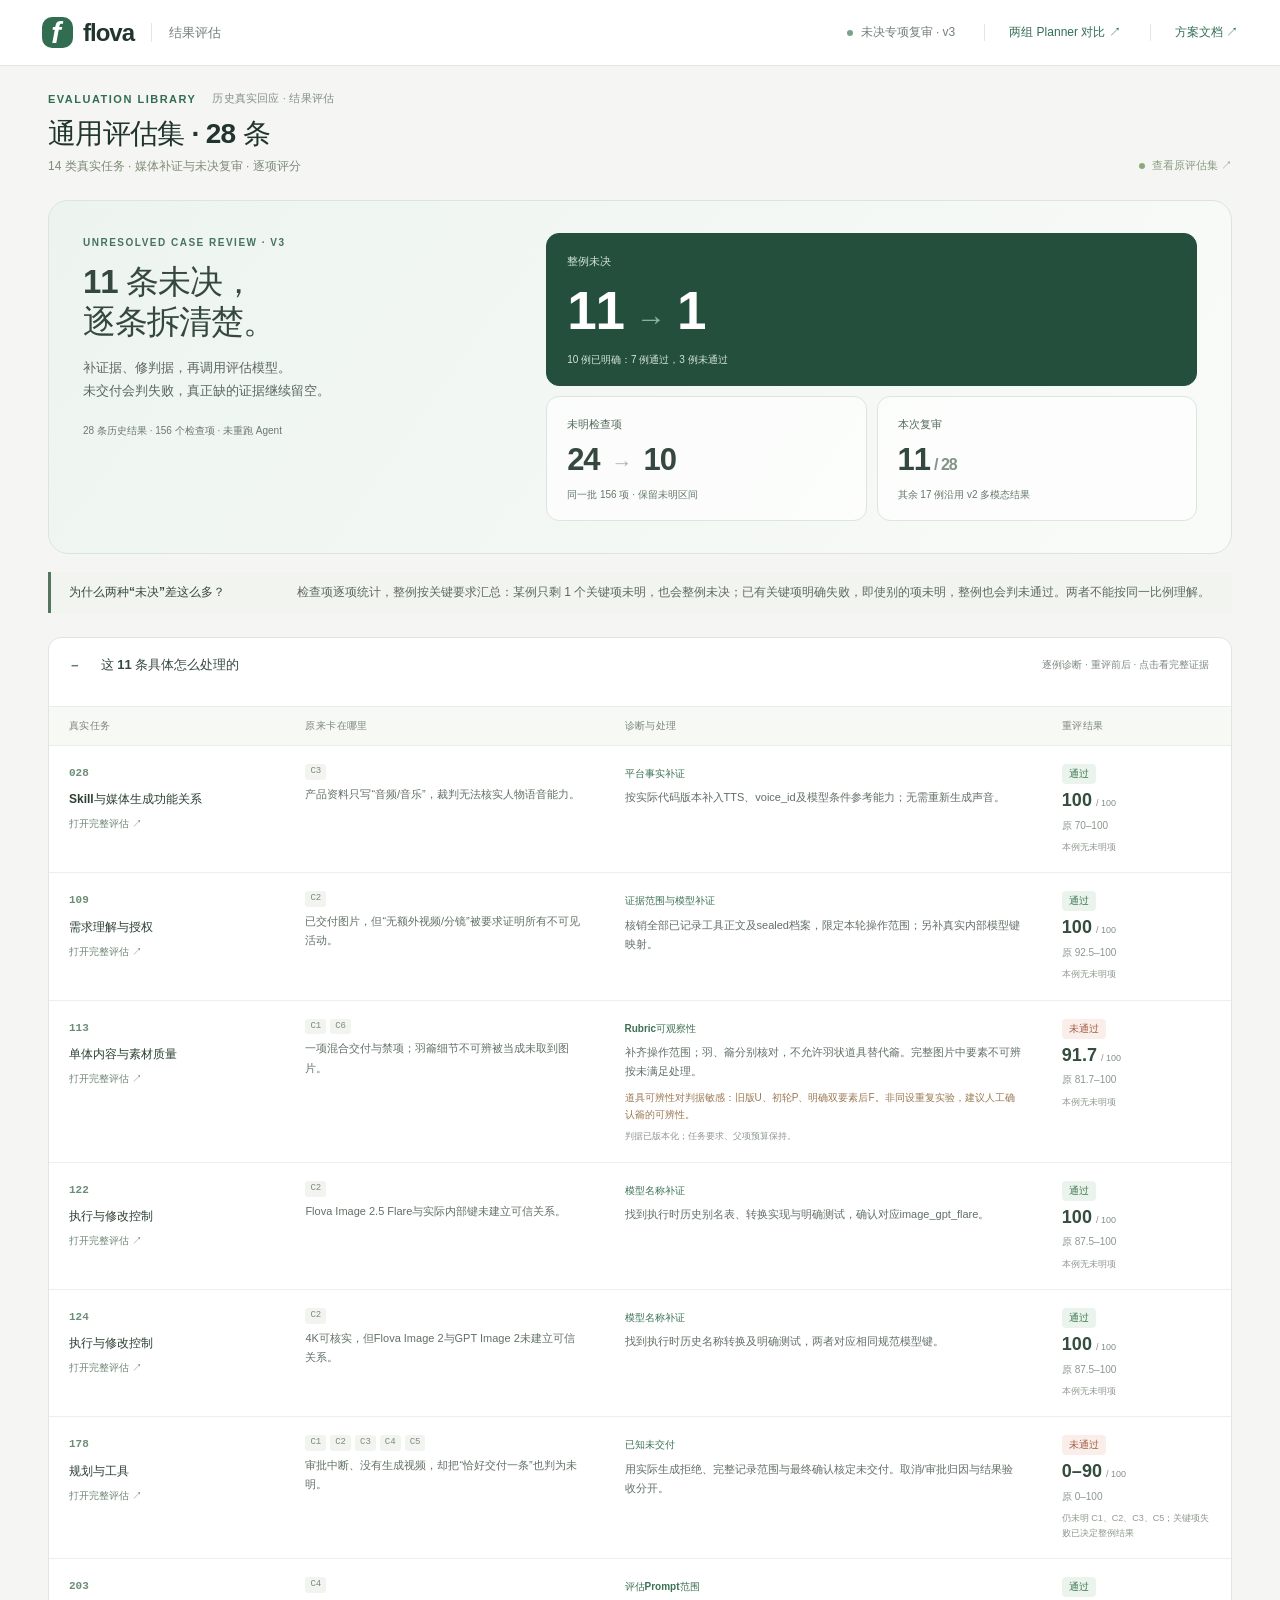
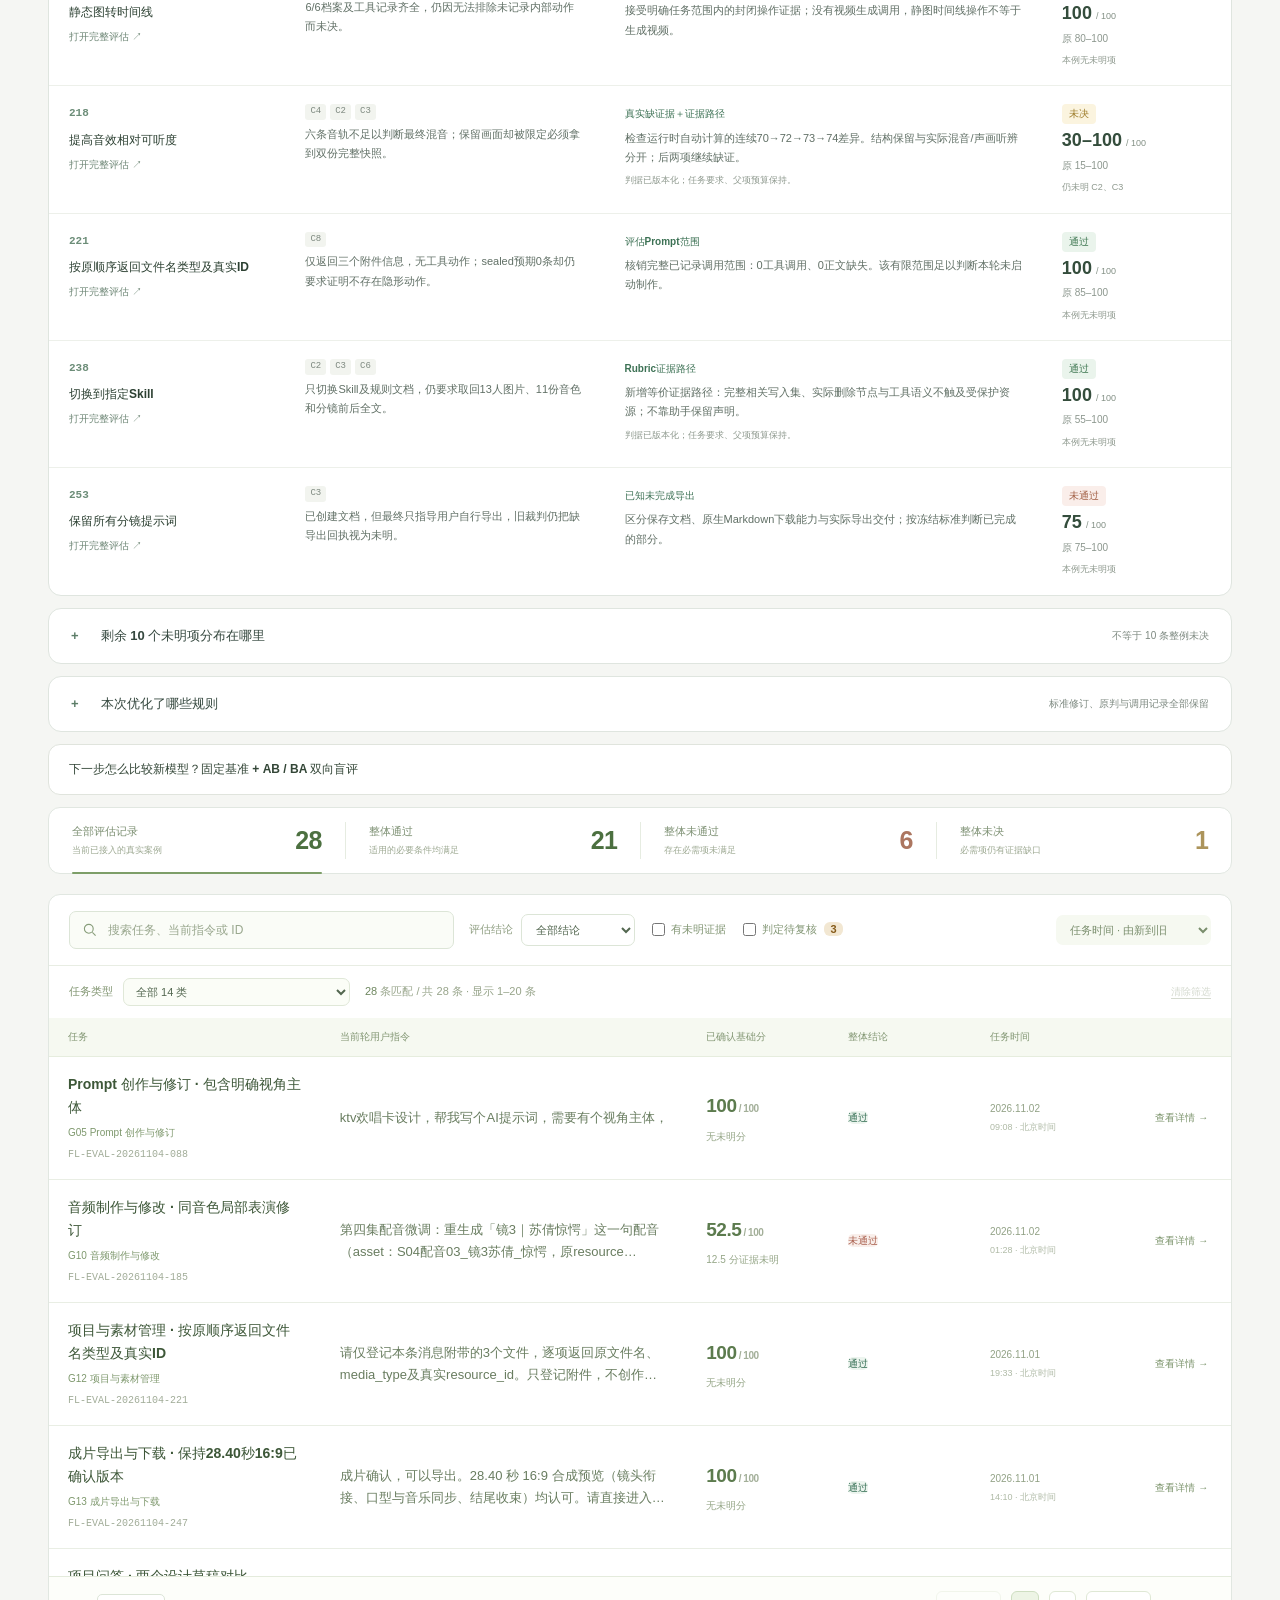
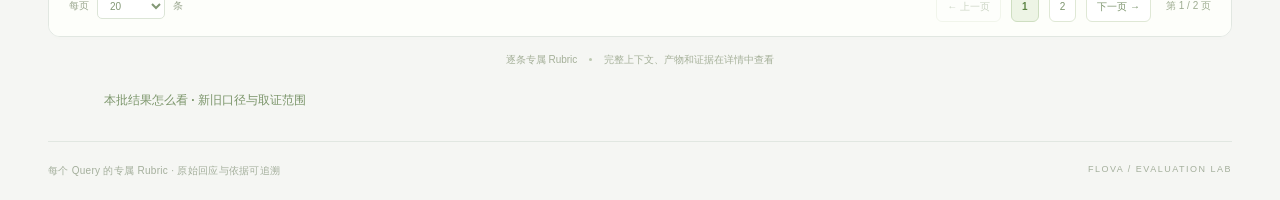
==== commit 3f425735: "Publish 28-case planner comparison with multimodal judgments" ====
--- a/docs/index.html
+++ b/docs/index.html
@@ -14,7 +14,7 @@
 <body>
   <header class="topbar">
     <a class="brand" href="#view=list" aria-label="Flova 评估记录首页"><span class="brand-mark">f</span><strong>flova</strong><span class="brand-divider"></span><span class="brand-label">结果评估</span></a>
-    <div class="topbar-meta"><span class="live-dot"></span><span>未决专项复审 · v3</span><a href="https://flova-team.feishu.cn/wiki/CEMMwopc6iKkmWkYy9hcMqAYnGc" target="_blank" rel="noopener">方案文档 ↗</a></div>
+    <div class="topbar-meta"><span class="live-dot"></span><span>未决专项复审 · v3</span><a href="./planner-comparison/">两组 Planner 对比 ↗</a><a href="https://flova-team.feishu.cn/wiki/CEMMwopc6iKkmWkYy9hcMqAYnGc" target="_blank" rel="noopener">方案文档 ↗</a></div>
   </header>
   <main class="workspace">
     <section id="catalog-view" aria-labelledby="catalog-title">
@@ -37,7 +37,7 @@
         <footer class="catalog-pagination-bar"><label class="catalog-size-label">每页<select id="catalog-size" aria-label="每页记录数"><option value="20">20</option><option value="50">50</option><option value="100">100</option></select>条</label><div id="catalog-pagination" class="catalog-pagination" aria-label="评估记录分页"></div></footer>
       </section>
       <p class="catalog-help"><span>逐条专属 Rubric</span><i></i><span>完整上下文、产物和证据在详情中查看</span></p>
-      <details class="batch-scope"><summary>本批结果怎么看 · 新旧口径与取证范围</summary><p>每个 Query 根据完整已记录公开上文与当前指令生成专属 Rubric。v2补齐真实媒体，重新调用 GPT-5.6-terra（文字与图片）及 Gemini 3.1 Pro（音视频）评估；未重跑 Agent。</p><p>v2将父项固定预算均分给适用检查项：满足得本项分，未满足得0，证据未明保留区间。必要项失败仍判未通过。旧版“全部检查通过才得父项分”完整保留；时长检查只按来源校准了185/C5一项。新旧变化同时涉及取证、模型和判据澄清，不能全部归因为多模态能力。</p><p>分数区间不取中点；整例未决与未知检查项分别统计。中断且没有可评内容的2例仍保留在28条交付统计，单列退出内容比较。v3另对11条原未决用例补证及校准判据后重评，其余17条沿用v2。程序引用校验通过不等于人工金标。A/B对比尚无新候选，当前对比分和综合分不填值。</p></details>
+      <details class="batch-scope"><summary>本批结果怎么看 · 新旧口径与取证范围</summary><p>每个 Query 根据完整已记录公开上文与当前指令生成专属 Rubric。v2补齐真实媒体，重新调用 GPT-5.6-terra（文字与图片）及 Gemini 3.1 Pro（音视频）评估；未重跑 Agent。</p><p>v2将父项固定预算均分给适用检查项：满足得本项分，未满足得0，证据未明保留区间。必要项失败仍判未通过。旧版“全部检查通过才得父项分”完整保留；时长检查只按来源校准了185/C5一项。新旧变化同时涉及取证、模型和判据澄清，不能全部归因为多模态能力。</p><p>分数区间不取中点；整例未决与未知检查项分别统计。中断且没有可评内容的2例仍保留在28条交付统计，单列退出内容比较。v3另对11条原未决用例补证及校准判据后重评，其余17条沿用v2。程序引用校验通过不等于人工金标。本页保留v3历史快照，当时的A/B对比分与综合分未填值。两组新候选的完整评估已更新至<a href="./planner-comparison/">Planner对比页面</a>。</p></details>
     </section>
     <section id="detail-view" hidden aria-labelledby="page-title">
       <div class="detail-navigation"><button id="detail-back" type="button" class="detail-back">← 返回列表</button><div class="record-navigation" aria-label="切换当前筛选中的记录"><span id="detail-position"></span><button id="detail-prev" type="button" aria-label="上一条评估">← 上一条</button><button id="detail-next" type="button" aria-label="下一条评估">下一条 →</button></div></div>
